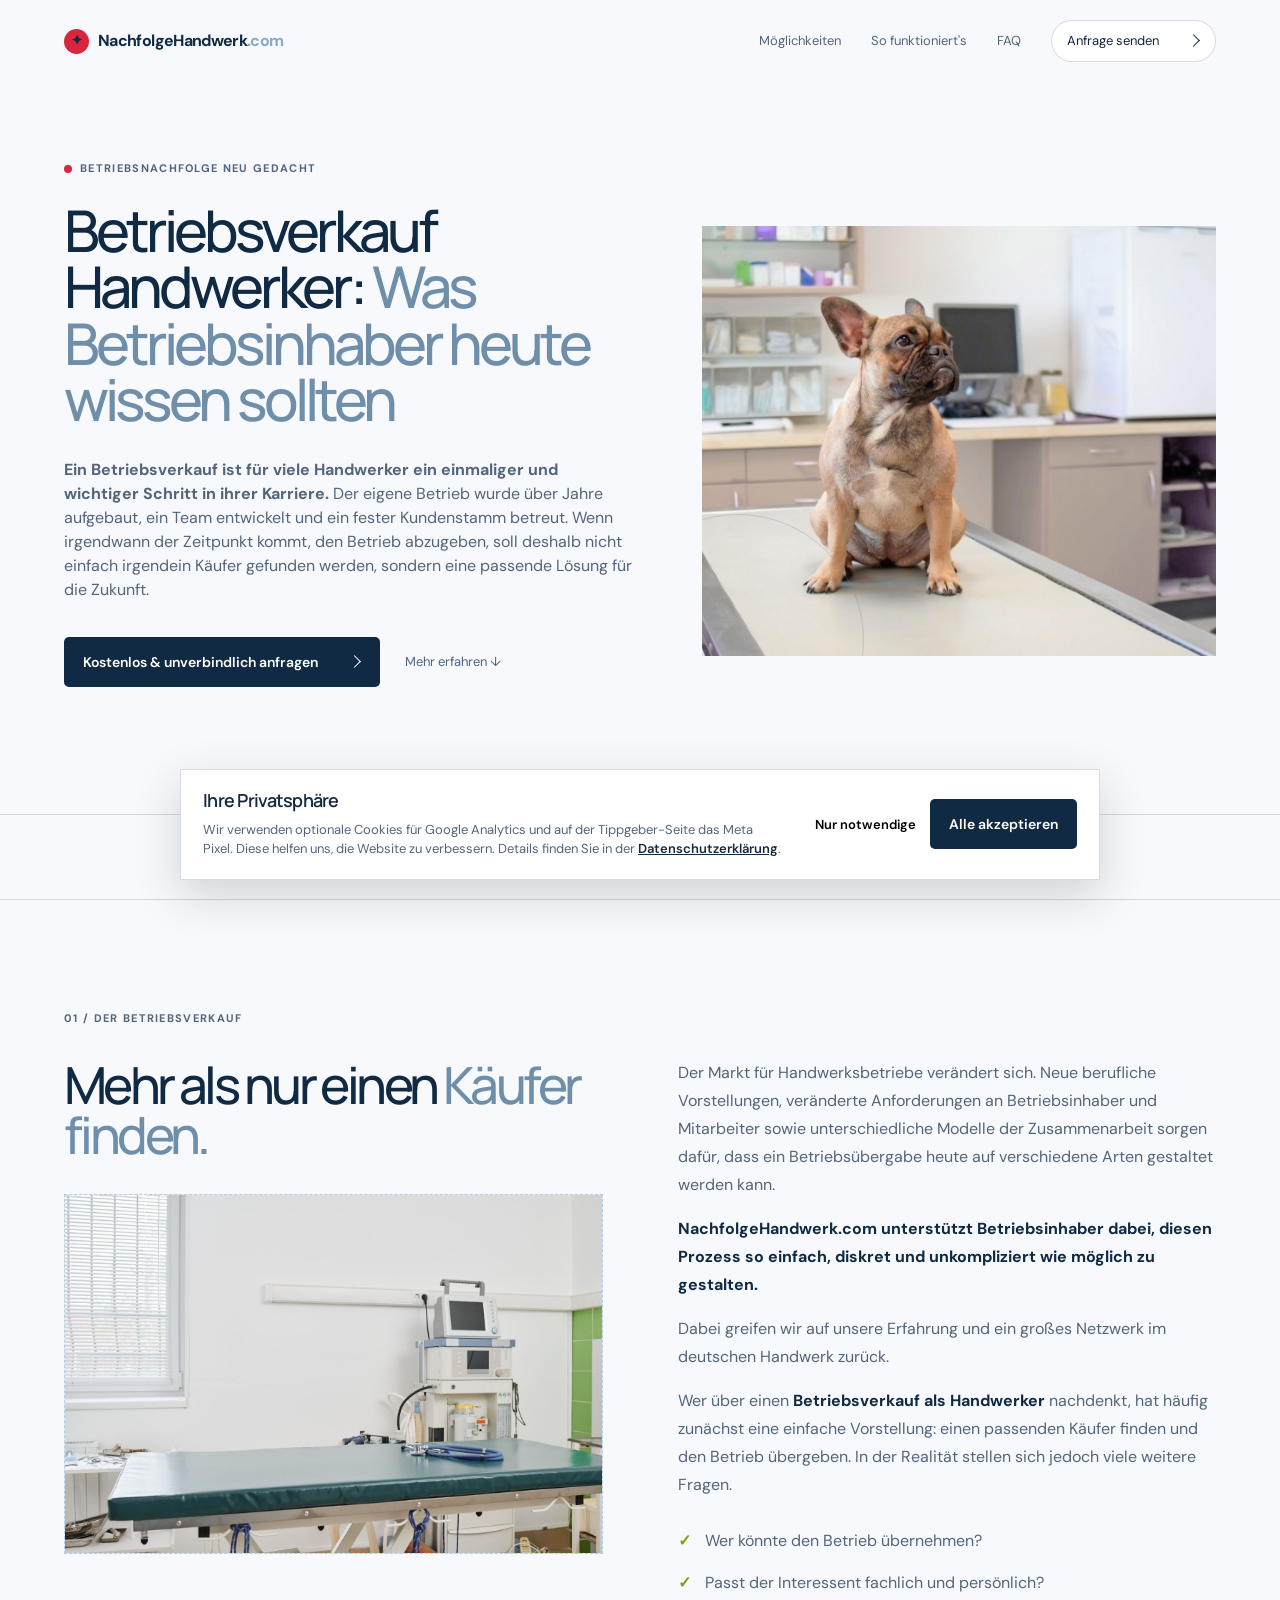
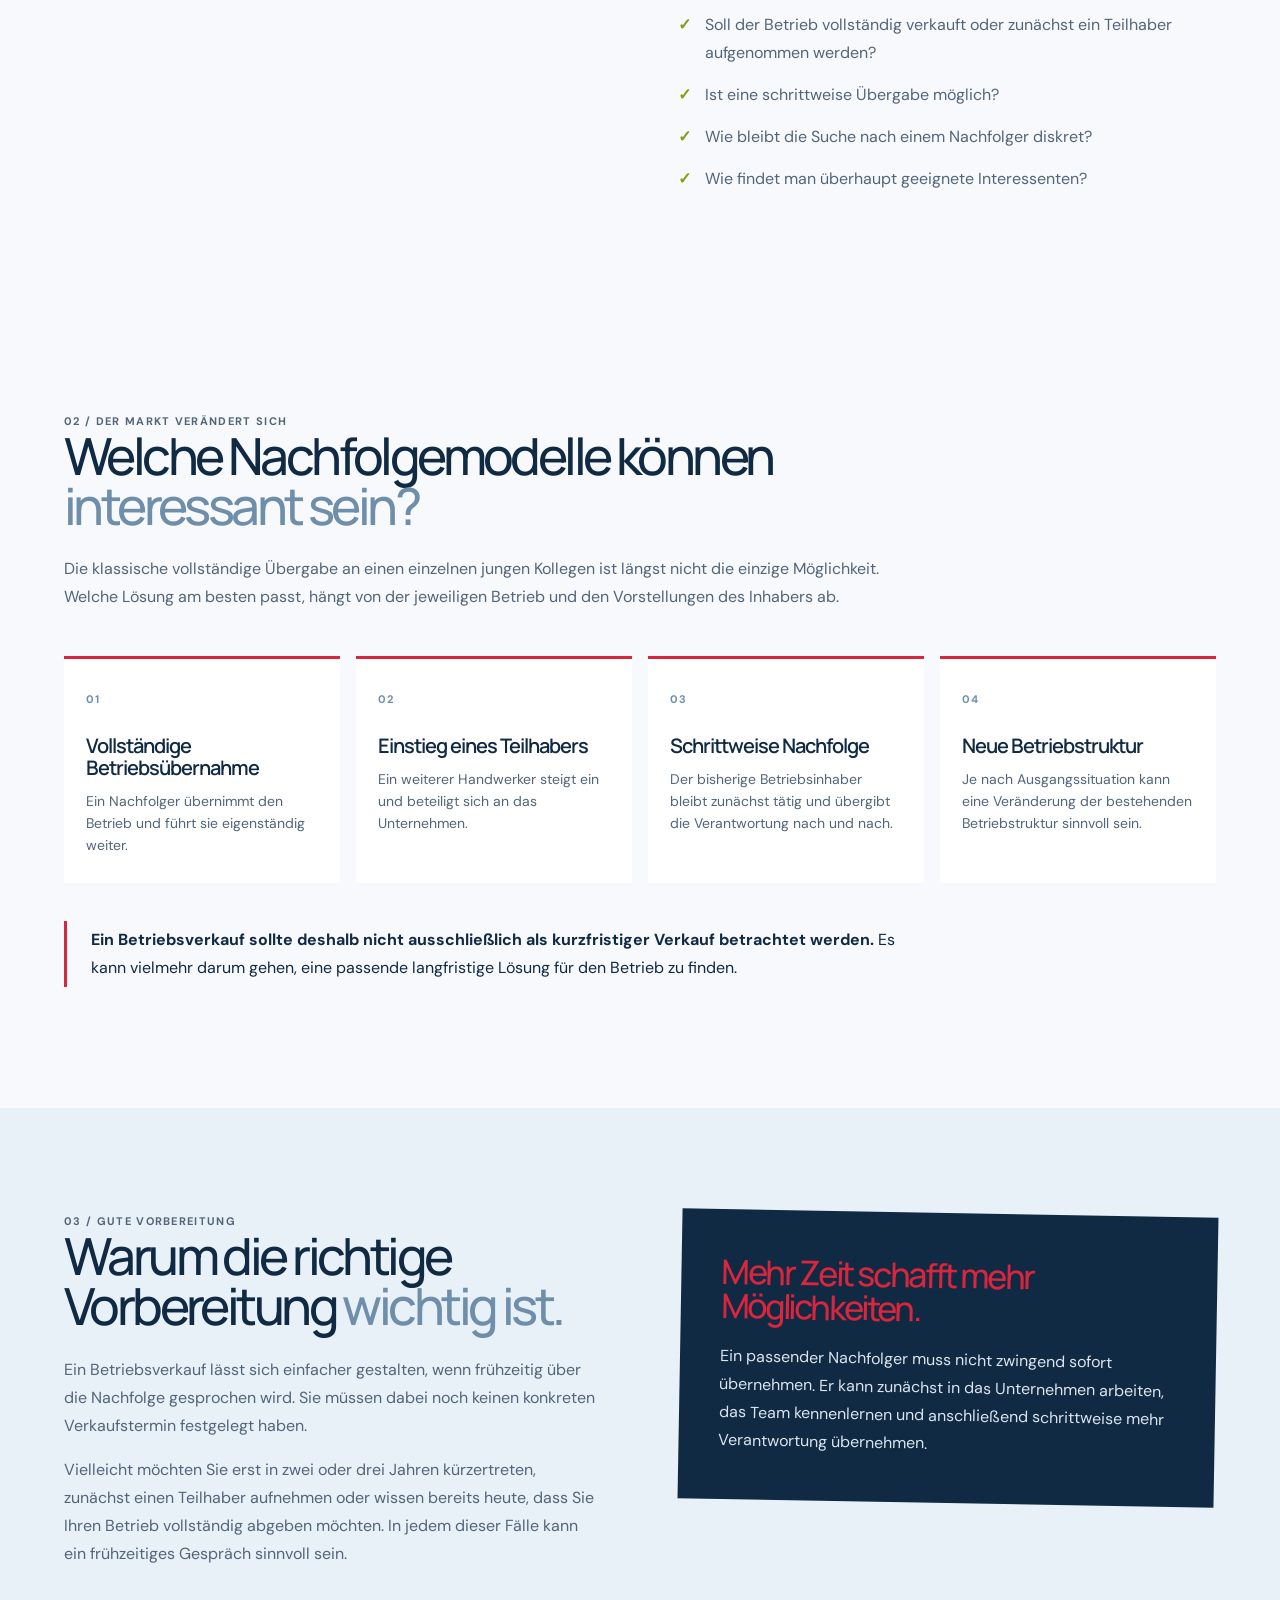
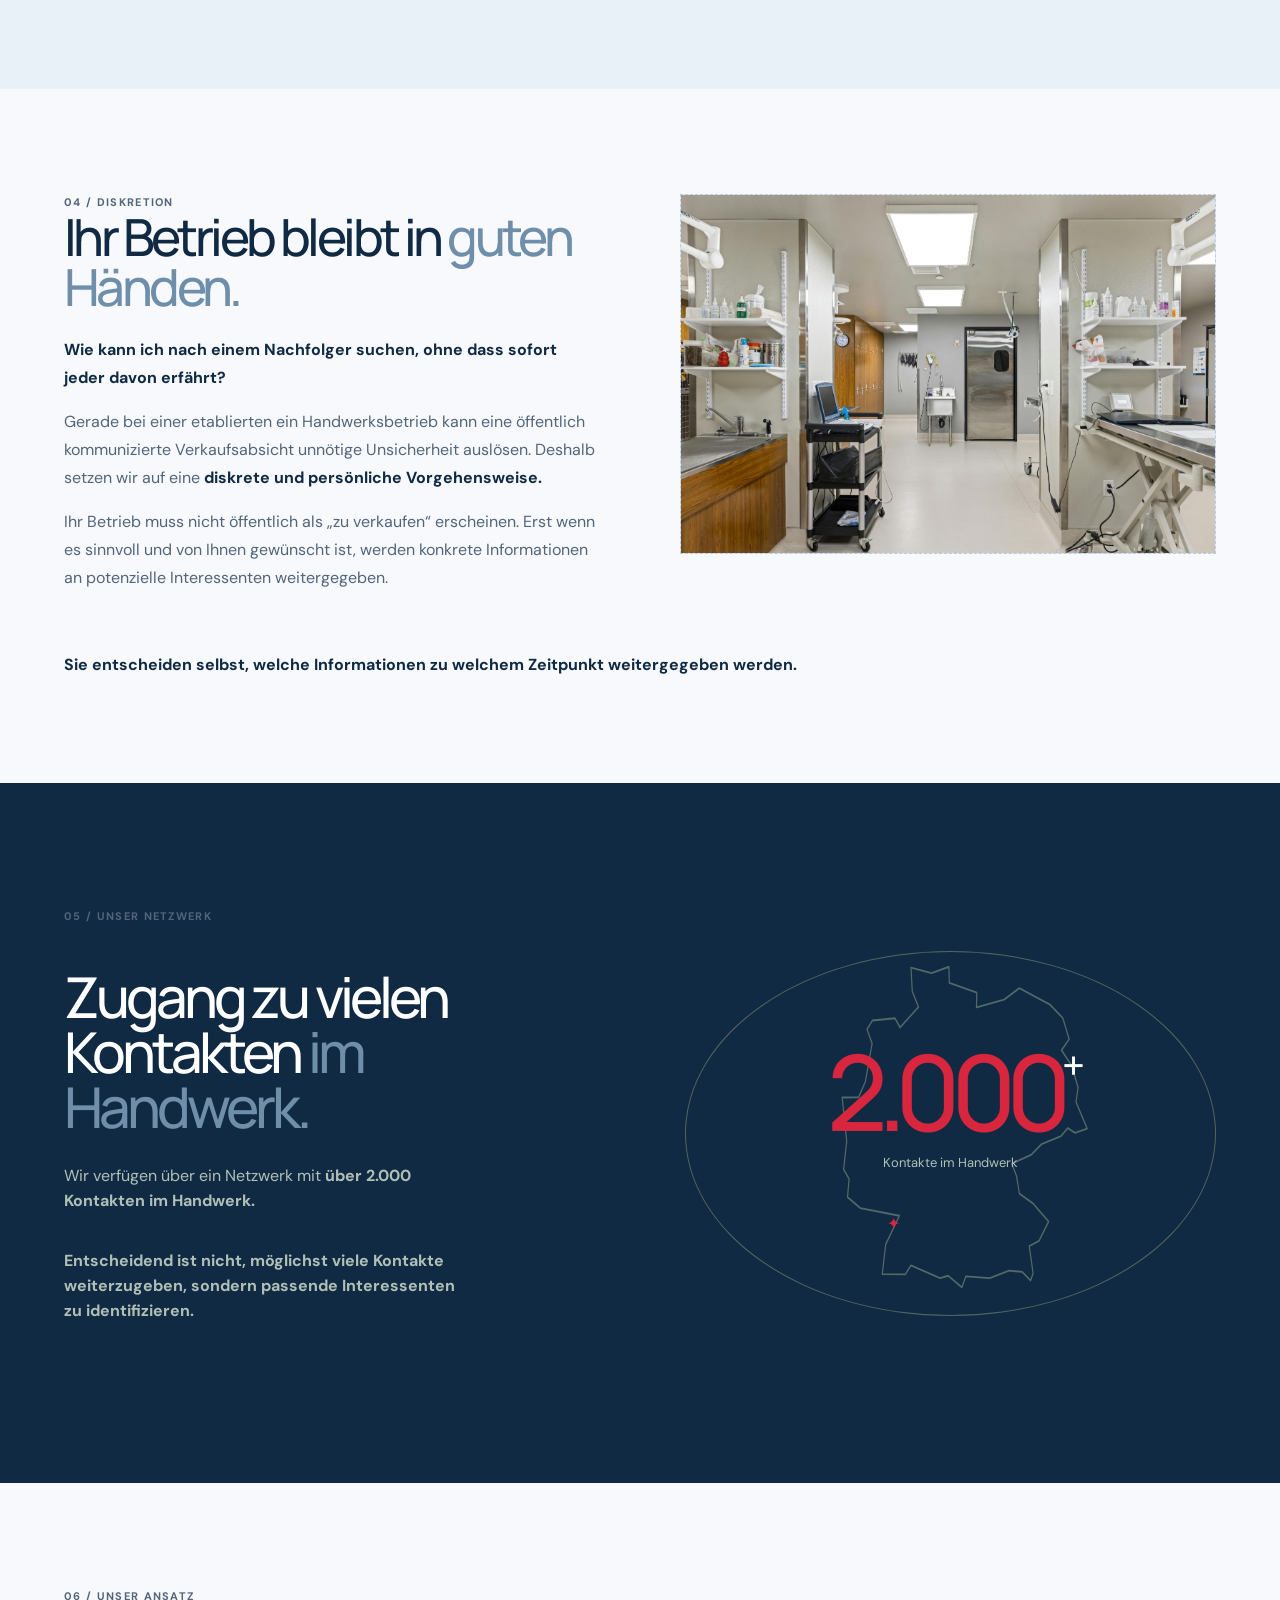
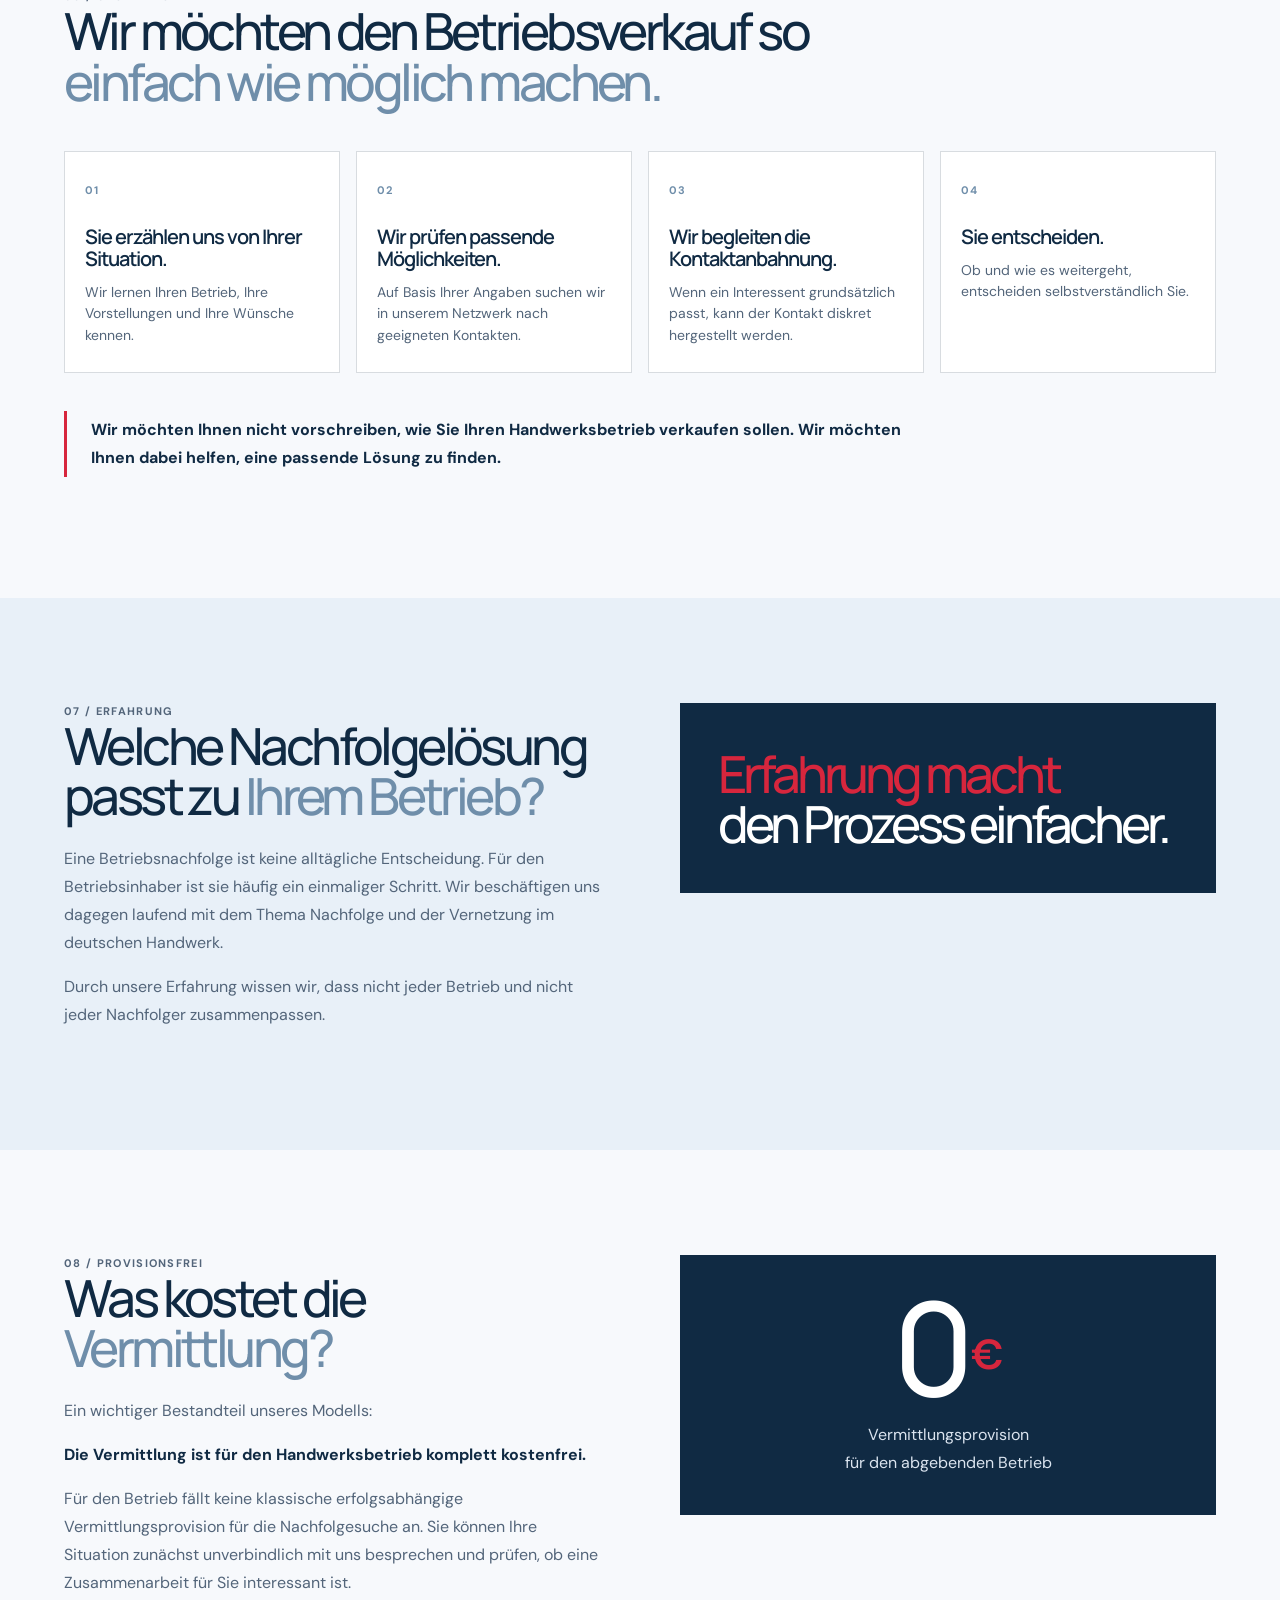
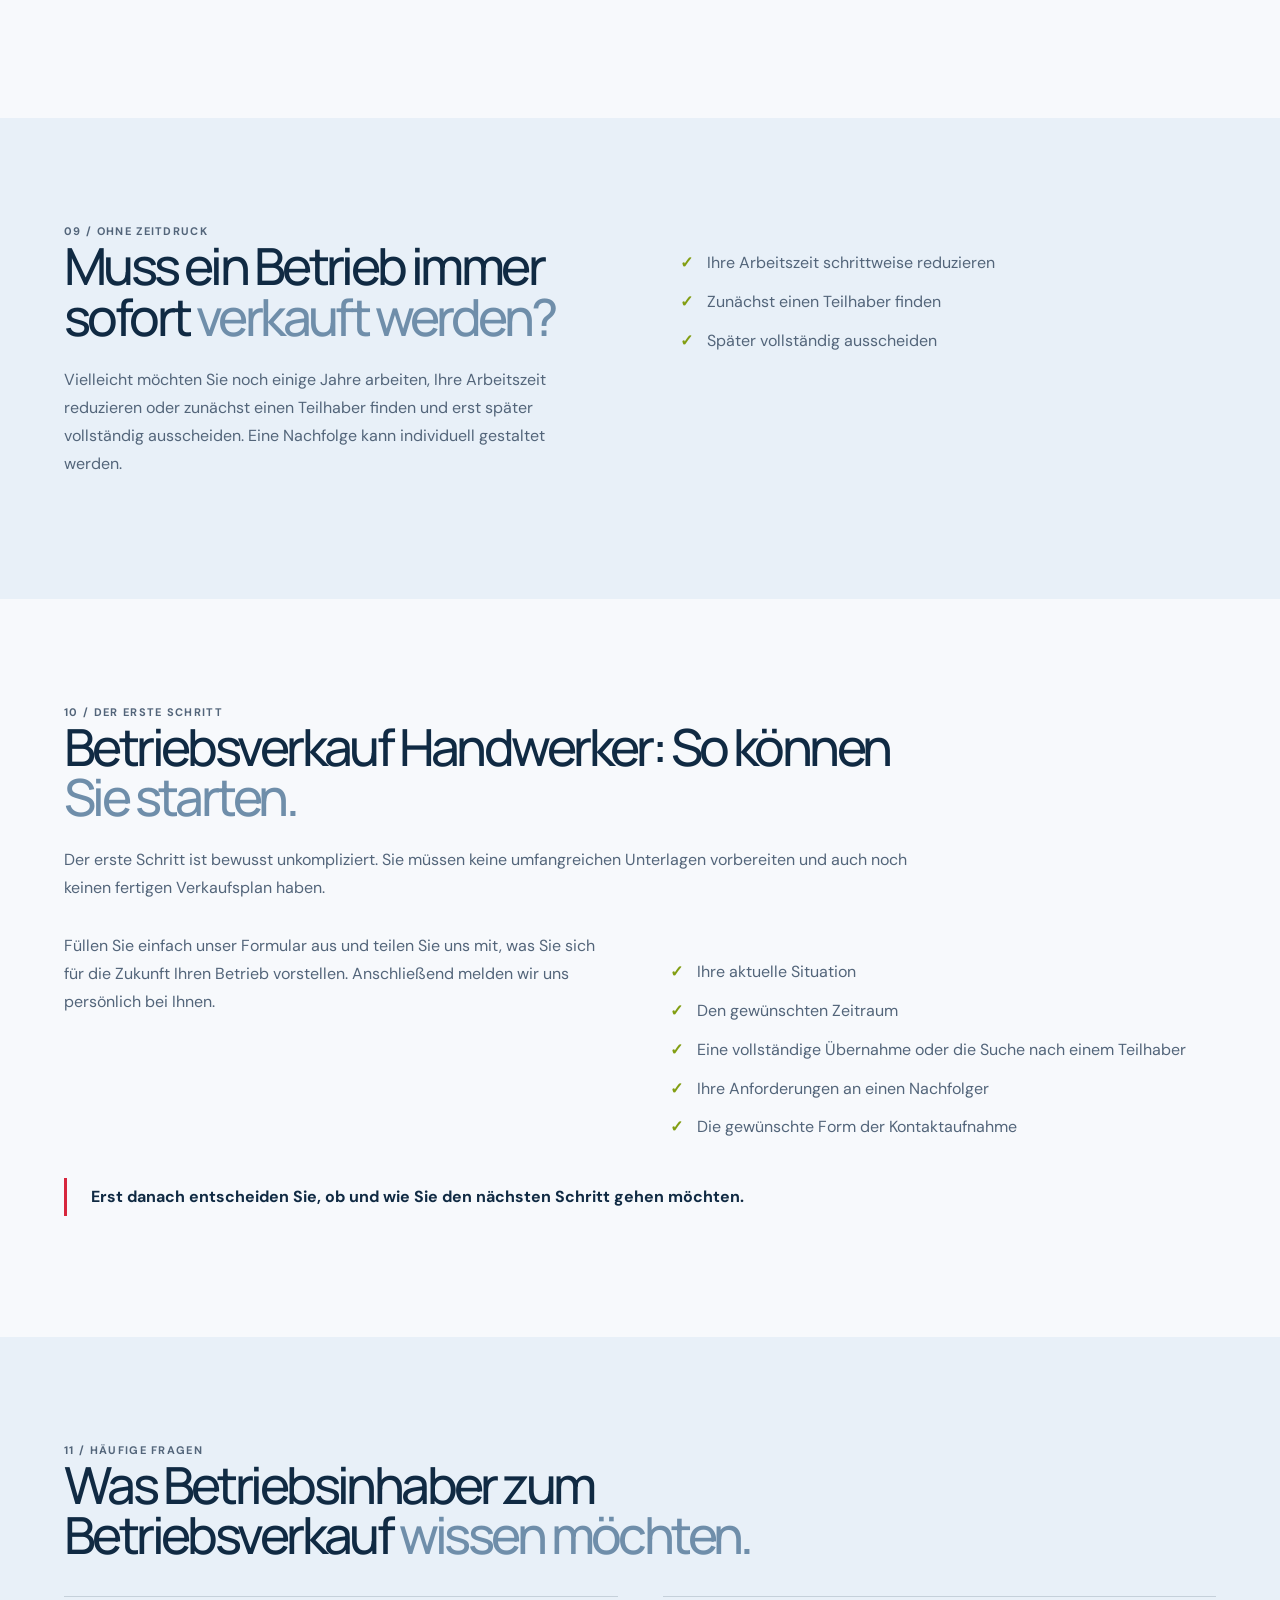
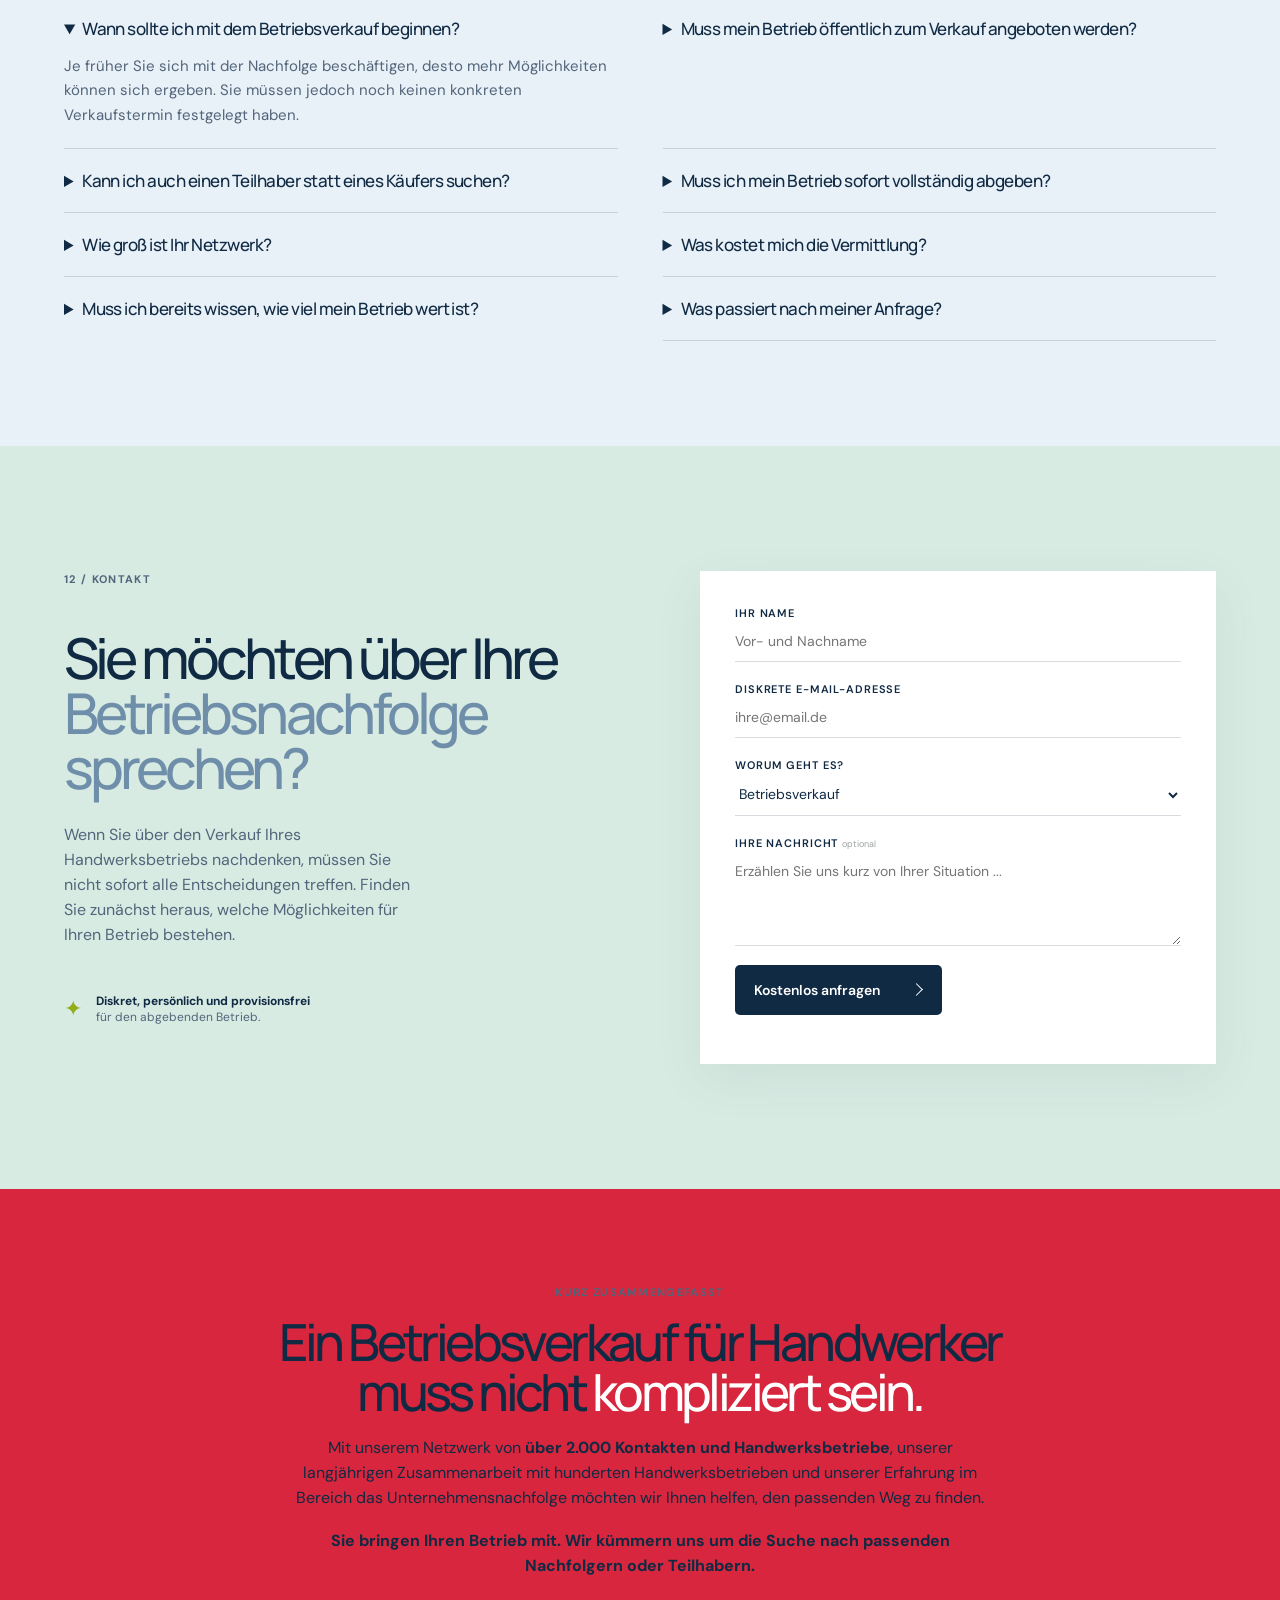
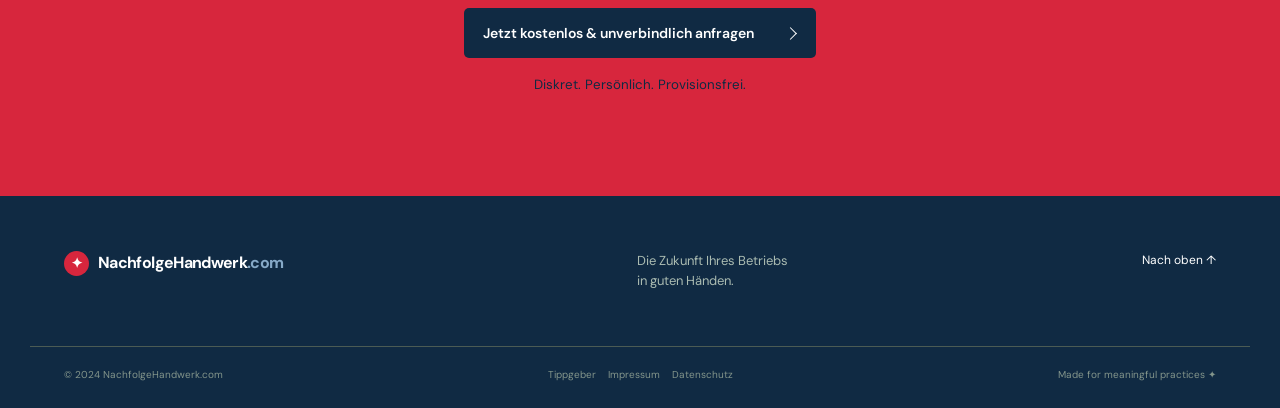
==== betriebsverkauf/index.html @ 4068aacc "Add NachfolgeHandwerk website" ====
<!doctype html>
<html lang="de">
  <head>
    <meta charset="UTF-8" />
    <meta name="viewport" content="width=device-width, initial-scale=1.0" />
    <link rel="icon" type="image/svg+xml" href="../assets/logo-nachfolgehandwerk.svg" />
    <link rel="apple-touch-icon" href="../assets/logo-nachfolgehandwerk.svg" />
    <title>Betriebsverkauf Handwerker: Betriebsnachfolge diskret gestalten | NachfolgeHandwerk.com</title>
    <meta name="description" content="Betriebsverkauf für Handwerker: NachfolgeHandwerk.com unterstützt Betriebsinhaber diskret, persönlich und provisionsfrei bei der Suche nach Nachfolgern oder Teilhabern." />
    <link rel="preconnect" href="https://fonts.googleapis.com" />
    <link rel="preconnect" href="https://fonts.gstatic.com" crossorigin />
    <link href="https://fonts.googleapis.com/css2?family=DM+Sans:wght@400;500;600;700&family=Manrope:wght@400;500;600;700;800&display=swap" rel="stylesheet" />
    <link rel="stylesheet" href="../styles.css" />
  </head>
  <body class="sale-page">
    <header class="site-header">
      <a class="logo" href="../index.html#top" aria-label="NachfolgeHandwerk.com Startseite"><span class="logo-mark">✦</span><span>NachfolgeHandwerk<span class="logo-dot">.com</span></span></a>
      <button class="menu-toggle" aria-label="Menü öffnen" aria-expanded="false"><span></span><span></span></button>
      <nav class="main-nav">
        <a href="#modelle">Möglichkeiten</a><a href="#ablauf">So funktioniert's</a><a href="#faq">FAQ</a>
        <a class="nav-cta" href="#kontakt">Anfrage senden <span class="button-arrow" aria-hidden="true"></span></a>
      </nav>
    </header>

    <main id="top">
      <section class="sale-hero section-shell">
        <div>
          <div class="eyebrow"><span class="eyebrow-dot"></span> Betriebsnachfolge neu gedacht</div>
          <h1>Betriebsverkauf Handwerker: <em>Was Betriebsinhaber heute wissen sollten</em></h1>
          <p class="hero-lead"><strong>Ein Betriebsverkauf ist für viele Handwerker ein einmaliger und wichtiger Schritt in ihrer Karriere.</strong> Der eigene Betrieb wurde über Jahre aufgebaut, ein Team entwickelt und ein fester Kundenstamm betreut. Wenn irgendwann der Zeitpunkt kommt, den Betrieb abzugeben, soll deshalb nicht einfach irgendein Käufer gefunden werden, sondern eine passende Lösung für die Zukunft.</p>
          <div class="hero-actions"><a class="button button-dark" href="#kontakt">Kostenlos &amp; unverbindlich anfragen <span class="button-arrow" aria-hidden="true"></span></a><a class="text-link" href="#betriebverkauf">Mehr erfahren <span>↓</span></a></div>
        </div>
        <div class="sale-hero-visual" data-image-placeholder="hero-betriebbild">
          <img src="../assets/Handwerksbetrieb%20Nachfolger%201.jpg" alt="Handwerksbetrieb mit möglichem Nachfolger" />
        </div>
      </section>

      <section class="ticker"><div class="ticker-inner"><div class="ticker-group"><span>DISKRET</span><i>✦</i><span>PERSÖNLICH</span><i>✦</i><span>PROVISIONSFREI</span><i>✦</i><span>VERTRAUENSVOLL</span></div><div class="ticker-group" aria-hidden="true"><span>DISKRET</span><i>✦</i><span>PERSÖNLICH</span><i>✦</i><span>PROVISIONSFREI</span><i>✦</i><span>VERTRAUENSVOLL</span></div></div></section>

      <section class="sale-intro section-shell" id="betriebverkauf">
        <div class="section-kicker">01 / Der Betriebsverkauf</div>
        <div class="sale-intro-grid"><div><h2>Mehr als nur einen <em>Käufer finden.</em></h2><div class="sale-photo-placeholder" data-image-placeholder="intro-betriebbild"><img src="../assets/Handwerksbetrieb%20bild.jpg" alt="Einblick in ein Handwerksbetrieb" /></div></div><div class="sale-copy"><p>Der Markt für Handwerksbetriebe verändert sich. Neue berufliche Vorstellungen, veränderte Anforderungen an Betriebsinhaber und Mitarbeiter sowie unterschiedliche Modelle der Zusammenarbeit sorgen dafür, dass ein Betriebsübergabe heute auf verschiedene Arten gestaltet werden kann.</p><p><strong>NachfolgeHandwerk.com unterstützt Betriebsinhaber dabei, diesen Prozess so einfach, diskret und unkompliziert wie möglich zu gestalten.</strong></p><p>Dabei greifen wir auf unsere Erfahrung und ein großes Netzwerk im deutschen Handwerk zurück.</p><p>Wer über einen <strong>Betriebsverkauf als Handwerker</strong> nachdenkt, hat häufig zunächst eine einfache Vorstellung: einen passenden Käufer finden und den Betrieb übergeben. In der Realität stellen sich jedoch viele weitere Fragen.</p><ul class="sale-list"><li>Wer könnte den Betrieb übernehmen?</li><li>Passt der Interessent fachlich und persönlich?</li><li>Soll der Betrieb vollständig verkauft oder zunächst ein Teilhaber aufgenommen werden?</li><li>Ist eine schrittweise Übergabe möglich?</li><li>Wie bleibt die Suche nach einem Nachfolger diskret?</li><li>Wie findet man überhaupt geeignete Interessenten?</li></ul></div></div>
      </section>

      <section class="sale-section" id="modelle"><div class="section-shell"><div class="section-kicker">02 / Der Markt verändert sich</div><h2>Welche Nachfolgemodelle können <em>interessant sein?</em></h2><p>Die klassische vollständige Übergabe an einen einzelnen jungen Kollegen ist längst nicht die einzige Möglichkeit. Welche Lösung am besten passt, hängt von der jeweiligen Betrieb und den Vorstellungen des Inhabers ab.</p><div class="sale-options"><article><span>01</span><h3>Vollständige Betriebsübernahme</h3><p>Ein Nachfolger übernimmt den Betrieb und führt sie eigenständig weiter.</p></article><article><span>02</span><h3>Einstieg eines Teilhabers</h3><p>Ein weiterer Handwerker steigt ein und beteiligt sich an das Unternehmen.</p></article><article><span>03</span><h3>Schrittweise Nachfolge</h3><p>Der bisherige Betriebsinhaber bleibt zunächst tätig und übergibt die Verantwortung nach und nach.</p></article><article><span>04</span><h3>Neue Betriebstruktur</h3><p>Je nach Ausgangssituation kann eine Veränderung der bestehenden Betriebstruktur sinnvoll sein.</p></article></div><p class="sale-highlight"><strong>Ein Betriebsverkauf sollte deshalb nicht ausschließlich als kurzfristiger Verkauf betrachtet werden.</strong> Es kann vielmehr darum gehen, eine passende langfristige Lösung für den Betrieb zu finden.</p></div></section>

      <section class="sale-section sale-muted"><div class="section-shell sale-two-col"><div><div class="section-kicker">03 / Gute Vorbereitung</div><h2>Warum die richtige Vorbereitung <em>wichtig ist.</em></h2><p>Ein Betriebsverkauf lässt sich einfacher gestalten, wenn frühzeitig über die Nachfolge gesprochen wird. Sie müssen dabei noch keinen konkreten Verkaufstermin festgelegt haben.</p><p>Vielleicht möchten Sie erst in zwei oder drei Jahren kürzertreten, zunächst einen Teilhaber aufnehmen oder wissen bereits heute, dass Sie Ihren Betrieb vollständig abgeben möchten. In jedem dieser Fälle kann ein frühzeitiges Gespräch sinnvoll sein.</p></div><div class="sale-callout"><h3>Mehr Zeit schafft mehr Möglichkeiten.</h3><p>Ein passender Nachfolger muss nicht zwingend sofort übernehmen. Er kann zunächst in das Unternehmen arbeiten, das Team kennenlernen und anschließend schrittweise mehr Verantwortung übernehmen.</p></div></div></section>

      <section class="sale-section"><div class="section-shell sale-two-col"><div><div class="section-kicker">04 / Diskretion</div><h2>Ihr Betrieb bleibt in <em>guten Händen.</em></h2><p><strong>Wie kann ich nach einem Nachfolger suchen, ohne dass sofort jeder davon erfährt?</strong></p><p>Gerade bei einer etablierten ein Handwerksbetrieb kann eine öffentlich kommunizierte Verkaufsabsicht unnötige Unsicherheit auslösen. Deshalb setzen wir auf eine <strong>diskrete und persönliche Vorgehensweise.</strong></p><p>Ihr Betrieb muss nicht öffentlich als „zu verkaufen“ erscheinen. Erst wenn es sinnvoll und von Ihnen gewünscht ist, werden konkrete Informationen an potenzielle Interessenten weitergegeben.</p></div><div class="sale-photo-placeholder tall" data-image-placeholder="discretion-betriebbild"><img src="../assets/verkauf%20Handwerksbetrieb.jpg" alt="Verkauf einer Handwerksbetrieb" /></div></div><div class="section-shell sale-highlight-wide"><strong>Sie entscheiden selbst, welche Informationen zu welchem Zeitpunkt weitergegeben werden.</strong></div></section>

      <section class="network-section"><div class="section-shell network-grid"><div><div class="section-kicker">05 / Unser Netzwerk</div><h2>Zugang zu vielen Kontakten <em>im Handwerk.</em></h2><p>Wir verfügen über ein Netzwerk mit <strong>über 2.000 Kontakten und Handwerksbetriebe</strong> und arbeiten bereits seit Jahren mit <strong>hunderten Handwerksbetrieben</strong> im Handwerkischen Umfeld zusammen.</p><p>Je nach Anforderungen das Unternehmen können Interessenten interessant sein, die eine bestehende Betrieb übernehmen, sich als Teilhaber beteiligen, ein Betrieb weiterführen oder ihre berufliche Situation verändern möchten.</p><p><strong>Entscheidend ist nicht, möglichst viele Kontakte weiterzugeben, sondern passende Interessenten zu identifizieren.</strong></p></div><div class="network-stat"><svg class="germany-map" viewBox="5 47 6.5 8" aria-hidden="true"><path transform="translate(1.75 102) scale(.65 -1)" d="M9.921906 54.983104 9.93958 54.596642 10.950112 54.363607 10.939467 54.008693 11.956252 54.196486 12.51844 54.470371 13.647467 54.075511 14.119686 53.757029 14.353315 53.248171 14.074521 52.981263 14.4376 52.62485 14.685026 52.089947 14.607098 51.745188 15.016996 51.106674 14.570718 51.002339 14.307013 51.117268 14.056228 50.926918 13.338132 50.733234 12.966837 50.484076 12.240111 50.266338 12.415191 49.969121 12.521024 49.547415 13.031329 49.307068 13.595946 48.877172 13.243357 48.416115 12.884103 48.289146 13.025851 47.637584 12.932627 47.467646 12.62076 47.672388 12.141357 47.703083 11.426414 47.523766 10.544504 47.566399 10.402084 47.302488 9.896068 47.580197 9.594226 47.525058 8.522612 47.830828 8.317301 47.61358 7.466759 47.620582 7.593676 48.333019 8.099279 49.017784 6.65823 49.201958 6.18632 49.463803 6.242751 49.902226 6.043073 50.128052 6.156658 50.803721 5.988658 51.851616 6.589397 51.852029 6.84287 52.22844 7.092053 53.144043 6.90514 53.482162 7.100425 53.693932 7.936239 53.748296 8.121706 53.527792 8.800734 54.020786 8.572118 54.395646 8.526229 54.962744 9.282049 54.830865Z" /></svg><div class="stat-number">2.000<span>+</span></div><p>Kontakte im Handwerk</p><div class="stat-paw">✦</div></div></div></section>

      <section class="sale-section" id="ablauf"><div class="section-shell"><div class="section-kicker">06 / Unser Ansatz</div><h2>Wir möchten den Betriebsverkauf so <em>einfach wie möglich machen.</em></h2><div class="sale-process"><article><span>01</span><h3>Sie erzählen uns von Ihrer Situation.</h3><p>Wir lernen Ihren Betrieb, Ihre Vorstellungen und Ihre Wünsche kennen.</p></article><article><span>02</span><h3>Wir prüfen passende Möglichkeiten.</h3><p>Auf Basis Ihrer Angaben suchen wir in unserem Netzwerk nach geeigneten Kontakten.</p></article><article><span>03</span><h3>Wir begleiten die Kontaktanbahnung.</h3><p>Wenn ein Interessent grundsätzlich passt, kann der Kontakt diskret hergestellt werden.</p></article><article><span>04</span><h3>Sie entscheiden.</h3><p>Ob und wie es weitergeht, entscheiden selbstverständlich Sie.</p></article></div><p class="sale-highlight"><strong>Wir möchten Ihnen nicht vorschreiben, wie Sie Ihren Handwerksbetrieb verkaufen sollen. Wir möchten Ihnen dabei helfen, eine passende Lösung zu finden.</strong></p></div></section>

      <section class="sale-section sale-muted"><div class="section-shell sale-two-col"><div><div class="section-kicker">07 / Erfahrung</div><h2>Welche Nachfolgelösung passt zu <em>Ihrem Betrieb?</em></h2><p>Eine Betriebsnachfolge ist keine alltägliche Entscheidung. Für den Betriebsinhaber ist sie häufig ein einmaliger Schritt. Wir beschäftigen uns dagegen laufend mit dem Thema Nachfolge und der Vernetzung im deutschen Handwerk.</p><p>Durch unsere Erfahrung wissen wir, dass nicht jeder Betrieb und nicht jeder Nachfolger zusammenpassen.</p></div><div class="sale-statement">Erfahrung macht<br /><em>den Prozess einfacher.</em></div></div></section>

      <section class="sale-section"><div class="section-shell sale-two-col"><div><div class="section-kicker">08 / Provisionsfrei</div><h2>Was kostet die <em>Vermittlung?</em></h2><p>Ein wichtiger Bestandteil unseres Modells:</p><p><strong>Die Vermittlung ist für den Handwerksbetrieb komplett kostenfrei.</strong></p><p>Für den Betrieb fällt keine klassische erfolgsabhängige Vermittlungsprovision für die Nachfolgesuche an. Sie können Ihre Situation zunächst unverbindlich mit uns besprechen und prüfen, ob eine Zusammenarbeit für Sie interessant ist.</p></div><div class="sale-zero"><strong>0</strong><span>€</span><p>Vermittlungsprovision<br />für den abgebenden Betrieb</p></div></div></section>

      <section class="sale-section sale-muted"><div class="section-shell sale-two-col"><div><div class="section-kicker">09 / Ohne Zeitdruck</div><h2>Muss ein Betrieb immer sofort <em>verkauft werden?</em></h2><p>Vielleicht möchten Sie noch einige Jahre arbeiten, Ihre Arbeitszeit reduzieren oder zunächst einen Teilhaber finden und erst später vollständig ausscheiden. Eine Nachfolge kann individuell gestaltet werden.</p></div><ul class="sale-list"><li>Ihre Arbeitszeit schrittweise reduzieren</li><li>Zunächst einen Teilhaber finden</li><li>Später vollständig ausscheiden</li></ul></div></section>

      <section class="sale-section"><div class="section-shell"><div class="section-kicker">10 / Der erste Schritt</div><h2>Betriebsverkauf Handwerker: So können <em>Sie starten.</em></h2><p>Der erste Schritt ist bewusst unkompliziert. Sie müssen keine umfangreichen Unterlagen vorbereiten und auch noch keinen fertigen Verkaufsplan haben.</p><div class="sale-start"><p>Füllen Sie einfach unser Formular aus und teilen Sie uns mit, was Sie sich für die Zukunft Ihren Betrieb vorstellen. Anschließend melden wir uns persönlich bei Ihnen.</p><ul class="sale-list"><li>Ihre aktuelle Situation</li><li>Den gewünschten Zeitraum</li><li>Eine vollständige Übernahme oder die Suche nach einem Teilhaber</li><li>Ihre Anforderungen an einen Nachfolger</li><li>Die gewünschte Form der Kontaktaufnahme</li></ul></div><p class="sale-highlight"><strong>Erst danach entscheiden Sie, ob und wie Sie den nächsten Schritt gehen möchten.</strong></p></div></section>

      <section class="sale-section sale-muted" id="faq"><div class="section-shell"><div class="section-kicker">11 / Häufige Fragen</div><h2>Was Betriebsinhaber zum Betriebsverkauf <em>wissen möchten.</em></h2><div class="sale-faq"><details open><summary>Wann sollte ich mit dem Betriebsverkauf beginnen?</summary><p>Je früher Sie sich mit der Nachfolge beschäftigen, desto mehr Möglichkeiten können sich ergeben. Sie müssen jedoch noch keinen konkreten Verkaufstermin festgelegt haben.</p></details><details><summary>Muss mein Betrieb öffentlich zum Verkauf angeboten werden?</summary><p>Nein. Eine diskrete Nachfolgesuche ist möglich. Konkrete Informationen werden nicht automatisch wie auf Vermittlungsportalen veröffentlicht.</p></details><details><summary>Kann ich auch einen Teilhaber statt eines Käufers suchen?</summary><p>Ja. Die Suche kann sich auch auf einen geeigneten Teilhaber oder eine schrittweise Nachfolgelösung konzentrieren.</p></details><details><summary>Muss ich mein Betrieb sofort vollständig abgeben?</summary><p>Nein. Eine Nachfolge kann auch schrittweise gestaltet werden.</p></details><details><summary>Wie groß ist Ihr Netzwerk?</summary><p>Wir verfügen über ein Netzwerk mit über 2.000 Kontakten und Handwerksbetrieben.</p></details><details><summary>Was kostet mich die Vermittlung?</summary><p>Die Vermittlung ist für den abgebenden Betrieb provisionsfrei.</p></details><details><summary>Muss ich bereits wissen, wie viel mein Betrieb wert ist?</summary><p>Nein. Für ein erstes Gespräch müssen Sie noch keinen finalen Verkaufspreis festgelegt haben.</p></details><details><summary>Was passiert nach meiner Anfrage?</summary><p>Wir melden uns persönlich bei Ihnen und besprechen Ihre Situation. Anschließend prüfen wir gemeinsam, welche Form der Nachfolge infrage kommt.</p></details></div></div></section>

      <section class="contact-section" id="kontakt"><div class="section-shell contact-grid"><div><div class="section-kicker">12 / Kontakt</div><h2>Sie möchten über Ihre <em>Betriebsnachfolge sprechen?</em></h2><p>Wenn Sie über den Verkauf Ihres Handwerksbetriebs nachdenken, müssen Sie nicht sofort alle Entscheidungen treffen. Finden Sie zunächst heraus, welche Möglichkeiten für Ihren Betrieb bestehen.</p><div class="contact-note"><span>✦</span><p><strong>Diskret, persönlich und provisionsfrei</strong><br />für den abgebenden Betrieb.</p></div></div><form id="request-form"><label>Ihr Name<input required type="text" name="name" placeholder="Vor- und Nachname" /></label><label>Diskrete E-Mail-Adresse<input required type="email" name="email" placeholder="ihre@email.de" /></label><label>Worum geht es?<select name="topic"><option>Betriebsverkauf</option><option>Nachfolger suchen</option><option>Teilhaber finden</option><option>Schrittweise Nachfolge</option><option>Erstberatung</option></select></label><label>Ihre Nachricht <span class="optional">optional</span><textarea name="message" rows="4" placeholder="Erzählen Sie uns kurz von Ihrer Situation ..."></textarea></label><button class="button button-dark" type="submit">Kostenlos anfragen <span class="button-arrow" aria-hidden="true"></span></button><p class="form-status" aria-live="polite"></p></form></div></section>

      <section class="sale-final"><div class="section-shell"><div class="section-kicker">Kurz zusammengefasst</div><h2>Ein Betriebsverkauf für Handwerker muss nicht <em>kompliziert sein.</em></h2><p>Mit unserem Netzwerk von <strong>über 2.000 Kontakten und Handwerksbetriebe</strong>, unserer langjährigen Zusammenarbeit mit hunderten Handwerksbetrieben und unserer Erfahrung im Bereich das Unternehmensnachfolge möchten wir Ihnen helfen, den passenden Weg zu finden.</p><p><strong>Sie bringen Ihren Betrieb mit. Wir kümmern uns um die Suche nach passenden Nachfolgern oder Teilhabern.</strong></p><a class="button button-dark" href="#kontakt">Jetzt kostenlos &amp; unverbindlich anfragen <span class="button-arrow" aria-hidden="true"></span></a><small>Diskret. Persönlich. Provisionsfrei.</small></div></section>
    </main>
    <footer class="site-footer"><div class="section-shell footer-top"><a class="logo" href="../index.html#top"><span class="logo-mark">✦</span><span>NachfolgeHandwerk<span class="logo-dot">.com</span></span></a><p>Die Zukunft Ihres Betriebs<br />in guten Händen.</p><a class="back-top" href="#top">Nach oben ↑</a></div><div class="section-shell footer-bottom"><span>© 2024 NachfolgeHandwerk.com</span><span><a href="../tippgeber">Tippgeber</a> &nbsp;&nbsp; <a href="../impressum.html">Impressum</a> &nbsp;&nbsp; <a href="../datenschutz.html">Datenschutz</a></span><span>Made for meaningful practices ✦</span></div></footer>
    <script src="../script.js"></script>
  </body>
</html>
---- styles.css ----
:root{--ink:#202522;--muted:#65706b;--paper:#f5f7f1;--lime:#d9fa49;--blue:#b9d9d4;--dark:#27302c;--line:rgba(32,37,34,.16)}*{box-sizing:border-box}html{scroll-behavior:smooth}body{margin:0;background:var(--paper);color:var(--ink);font-family:'DM Sans',sans-serif;font-size:16px;line-height:1.55}.section-shell{max-width:1220px;margin:0 auto;padding-left:34px;padding-right:34px}.site-header{height:82px;display:flex;align-items:center;justify-content:space-between;max-width:1220px;margin:auto;padding:0 34px;position:relative;z-index:5}.logo{color:var(--ink);text-decoration:none;font-weight:700;font-size:16px;display:flex;align-items:center;gap:9px;letter-spacing:-.04em}.logo-mark{width:25px;height:25px;background:var(--lime);border-radius:50%;display:grid;place-items:center;font-size:14px}.logo-dot{color:#8aa814}.main-nav{display:flex;align-items:center;gap:30px}.main-nav a,.text-link{color:var(--muted);text-decoration:none;font-size:13px}.main-nav a:hover,.text-link:hover{color:var(--ink)}.nav-cta{background:#fff;border:1px solid var(--line);padding:10px 15px;border-radius:30px;color:var(--ink)!important}.nav-cta span{margin-left:15px}.menu-toggle{display:none}.hero{min-height:655px;display:grid;grid-template-columns:48% 52%;align-items:center;padding-top:40px;padding-bottom:75px}.eyebrow,.section-kicker{font-size:11px;text-transform:uppercase;letter-spacing:.12em;color:#66736c;font-weight:700}.eyebrow{display:flex;gap:8px;align-items:center;margin-bottom:25px}.eyebrow-dot{height:8px;width:8px;background:var(--lime);border-radius:50%}h1,h2,h3,p{margin-top:0}h1,h2{font-family:Manrope,sans-serif;letter-spacing:-.07em;line-height:.98}h1{font-size:clamp(54px,6.2vw,88px);font-weight:500;margin-bottom:28px}h1 em,h2 em{font-style:normal;color:#71817a}.hero-lead{max-width:420px;font-size:17px;color:var(--muted);line-height:1.5}.hero-actions{display:flex;align-items:center;gap:25px;margin:35px 0}.button{border:0;border-radius:5px;padding:16px 19px;font:600 14px 'DM Sans';text-decoration:none;display:inline-flex;align-items:center;gap:32px;cursor:pointer}.button span{font-size:20px;line-height:0}.button-dark{background:var(--dark);color:#fff}.button-dark:hover{background:#3d4b44}.button-light{background:var(--lime);color:var(--ink)}.trust-row{display:flex;gap:12px;align-items:center;color:#89918b;font-size:11px}.trust-row p{margin:0;line-height:1.3}.trust-row strong{color:var(--ink);font-weight:500}.avatar-stack{display:flex}.avatar-stack span{width:28px;height:28px;border:2px solid var(--paper);background:#d5e0dc;border-radius:50%;display:grid;place-items:center;margin-right:-7px;font-size:13px}.avatar-stack span:nth-child(2){background:#d6c5b7}.avatar-stack span:nth-child(3){background:var(--lime)}.hero-art{height:580px;position:relative;display:flex;align-items:center;justify-content:center}.art-glow{position:absolute;inset:7% 4% 2%;background:var(--blue);border-radius:48% 52% 42% 58%;transform:rotate(-9deg)}.sun-shape{position:absolute;right:5%;top:2%;height:180px;width:180px;background:var(--lime);border-radius:50%;opacity:.95}.portrait-frame{position:relative;width:min(390px,75%);height:485px;border-radius:200px 200px 24px 24px;overflow:hidden;transform:rotate(5deg);box-shadow:22px 30px 60px rgba(61,93,86,.2);background:#bad0c9}.portrait-frame img{width:100%;height:100%;object-fit:cover;filter:saturate(.72)}.float-card{position:absolute;background:rgba(255,255,255,.9);box-shadow:0 14px 30px rgba(46,61,55,.14);border-radius:11px;z-index:2}.card-reach{right:2%;top:17%;padding:14px 16px;width:148px;transform:rotate(8deg)}.card-reach small{display:block;font-size:10px;color:#7c8780}.card-reach strong{font:700 40px Manrope;letter-spacing:-.08em}.card-reach strong span{font-size:20px;color:#94b20f}.card-reach p{font-size:10px;color:var(--muted);margin:0}.card-icon{float:right;background:var(--lime);padding:4px 7px;border-radius:50%}.card-note{left:3%;bottom:13%;padding:16px 19px;display:flex;gap:10px;align-items:center;transform:rotate(-8deg)}.note-check{height:27px;width:27px;display:grid;place-items:center;border-radius:50%;background:var(--lime)}.card-note p{margin:0;font-size:11px;line-height:1.25;color:var(--muted)}.card-note strong{color:var(--ink)}.art-label{position:absolute;bottom:0;right:8%;display:flex;gap:15px;font-size:10px;text-transform:uppercase;letter-spacing:.1em;color:#7c8780}.art-label span:first-child{color:var(--ink)}.ticker{border-top:1px solid var(--line);border-bottom:1px solid var(--line);overflow:hidden}.ticker-inner{max-width:1220px;margin:auto;display:flex;justify-content:space-between;align-items:center;padding:16px 34px;font-size:10px;letter-spacing:.2em;font-weight:700;color:#79847d}.ticker i{font-style:normal;color:#93ad1a;font-size:13px}.intro{padding-top:145px;padding-bottom:155px}.intro-grid{display:grid;grid-template-columns:1fr 1fr;gap:100px;margin-top:48px}.intro h2,.section-heading h2,.discretion h2,.network-grid h2,.free-copy h2,.audience h2,.contact-grid h2{font-size:clamp(38px,4.4vw,59px);font-weight:500;margin:0}.intro-text{color:var(--muted);max-width:460px}.intro-text p{margin-bottom:22px}.question{font:500 24px Manrope;color:var(--ink);letter-spacing:-.05em}.steps-section{background:#e4ece6;padding:100px 0 125px}.section-heading{display:flex;justify-content:space-between;align-items:end;margin:48px 0 65px}.section-heading p{color:var(--muted);max-width:210px;font-size:14px;margin:0}.steps-grid{display:grid;grid-template-columns:repeat(3,1fr);gap:28px}.step{border-top:1px solid #aab8b0;padding-top:20px;min-height:295px}.step-number{font:600 12px Manrope;color:#85928a}.step-line{height:1px;background:var(--ink);width:35px;margin:23px 0 25px}.step h3{font:500 23px Manrope;line-height:1.1;letter-spacing:-.06em}.step p{color:var(--muted);font-size:14px;max-width:275px}.step a{color:var(--ink);font-size:13px;text-decoration:none;border-bottom:1px solid}.step ul{padding-left:17px;color:var(--muted);font-size:13px;line-height:1.9}.step strong{font-size:13px;font-weight:600}.featured-step{background:var(--lime);padding:20px 24px;margin-top:-20px;border:0}.discretion{display:grid;grid-template-columns:45% 55%;gap:80px;padding-top:150px;padding-bottom:150px;align-items:center}.discretion-visual{height:470px;background:#d8e9e4;border-radius:50% 50% 45% 55%;position:relative;overflow:hidden}.visual-ring{position:absolute;width:360px;height:360px;border:1px solid rgba(56,95,84,.28);border-radius:50%;left:17%;top:11%}.visual-word{position:absolute;top:37%;left:20%;font:500 76px/.78 Manrope;letter-spacing:-.1em;color:#608078}.visual-word em{font-style:normal;color:#fff}.visual-stamp{position:absolute;right:13%;bottom:14%;width:84px;height:84px;border:1px solid #718e85;border-radius:50%;display:grid;place-content:center;text-align:center;font:700 14px Manrope;color:#55746a;transform:rotate(14deg)}.visual-stamp small{font-size:7px;letter-spacing:.1em}.discretion-copy>p{max-width:490px;color:var(--muted);font-size:15px}.discretion-copy h2{margin:42px 0 28px}.benefit-list{margin-top:38px;border-top:1px solid var(--line)}.benefit-list>div{display:flex;gap:20px;padding:17px 0;border-bottom:1px solid var(--line)}.benefit-list span{font-size:11px;color:#89958d}.benefit-list p{font-size:13px;margin:0;color:var(--muted)}.benefit-list strong{color:var(--ink);font-weight:600}.network-section{background:var(--dark);color:#fff;padding:125px 0}.network-grid{display:grid;grid-template-columns:1fr 1fr;align-items:center;gap:90px}.network-grid .section-kicker{color:#a7b5ac}.network-grid h2{margin:44px 0 30px}.network-grid h2 em{color:#9db0a7}.network-grid>div:first-child>p{color:#b1c0b7;max-width:410px;margin-bottom:35px}.network-stat{height:365px;border:1px solid #53655d;border-radius:50%;position:relative;display:grid;place-content:center;text-align:center;overflow:hidden}.stat-number{font:500 105px/.8 Manrope;letter-spacing:-.1em;color:var(--lime)}.stat-number span{font-size:40px;vertical-align:top;color:#fff}.network-stat p{color:#b1c0b7;font-size:13px;max-width:150px;margin:20px auto}.orbit{position:absolute;border:1px solid #53655d;border-radius:50%}.orbit-one{width:470px;height:150px;left:-62px;top:105px;transform:rotate(35deg)}.orbit-two{width:410px;height:110px;left:-20px;top:120px;transform:rotate(-35deg)}.stat-paw{position:absolute;top:19px;right:23%;color:var(--lime)}.free-section{display:grid;grid-template-columns:1.3fr .7fr;align-items:center;padding-top:145px;padding-bottom:145px}.free-copy h2{margin:42px 0 28px}.free-copy p{color:var(--muted);max-width:460px;margin-bottom:32px}.free-number{height:280px;width:280px;border-radius:50%;background:var(--lime);display:grid;place-content:center;text-align:center;justify-self:end;transform:rotate(8deg)}.free-number>span{font:500 150px/.65 Manrope;letter-spacing:-.15em}.free-number small{font:600 35px Manrope;text-align:right;margin-right:35px}.free-number p{font-size:12px;line-height:1.2;margin:14px 0 0}.audience{padding-bottom:150px}.audience-heading{display:flex;justify-content:space-between;align-items:end;margin:45px 0 60px}.audience-heading p{max-width:280px;color:var(--muted);font-size:14px}.audience-cards{display:grid;grid-template-columns:repeat(4,1fr);gap:16px}.audience-cards article{border:1px solid var(--line);padding:20px;min-height:180px}.audience-cards article:nth-child(2){background:#e1ebe5}.audience-cards article:nth-child(3){background:#d6e7df}.audience-cards span{font-size:11px;color:#839087}.audience-cards h3{font:500 20px Manrope;letter-spacing:-.05em;margin:35px 0 12px}.audience-cards p{font-size:13px;color:var(--muted);margin:0}.contact-section{background:#d8ebe3;padding:125px 0}.contact-grid{display:grid;grid-template-columns:1fr 1fr;gap:120px}.contact-grid h2{margin:42px 0 28px}.contact-grid>div>p{color:var(--muted);max-width:350px}.contact-note{display:flex;gap:14px;align-items:center;margin-top:45px}.contact-note>span{font-size:22px;color:#91ae19}.contact-note p{font-size:12px;color:var(--muted);margin:0;line-height:1.4}.contact-note strong{color:var(--ink)}form{background:#fff;padding:34px 35px;box-shadow:0 15px 45px rgba(45,83,71,.08)}label{display:block;font-size:11px;text-transform:uppercase;letter-spacing:.08em;font-weight:600;margin-bottom:19px}input,select,textarea{display:block;width:100%;border:0;border-bottom:1px solid var(--line);padding:10px 0 11px;background:transparent;font:14px 'DM Sans';color:var(--ink);outline:none;border-radius:0}textarea{resize:vertical}input:focus,select:focus,textarea:focus{border-color:#6b897e}.optional{font-size:9px;text-transform:none;letter-spacing:0;color:#9ba49e;font-weight:400}.form-status{font-size:12px;color:#688279;margin:15px 0 0}.site-footer{background:var(--dark);color:#fff;padding:55px 0 25px}.site-footer .logo{color:#fff}.footer-top{display:flex;align-items:start;justify-content:space-between;padding-bottom:55px}.footer-top>p{color:#aabbb1;font-size:13px;margin:0}.back-top{color:#fff;text-decoration:none;font-size:12px}.footer-bottom{border-top:1px solid #4b5b54;padding-top:20px;display:flex;justify-content:space-between;color:#83958b;font-size:10px}
@media(max-width:800px){.section-shell{padding-left:21px;padding-right:21px}.site-header{height:70px;padding:0 21px}.menu-toggle{display:flex;background:none;border:0;flex-direction:column;gap:5px;padding:8px}.menu-toggle span{width:23px;height:1px;background:var(--ink)}.main-nav{position:absolute;display:none;top:65px;left:15px;right:15px;background:#fff;padding:18px;box-shadow:0 15px 30px #20382d20;flex-direction:column;align-items:stretch;gap:18px}.main-nav.open{display:flex}.nav-cta{text-align:center}.hero{display:flex;flex-direction:column;padding-top:50px;padding-bottom:65px;min-height:0}.hero-copy{width:100%}h1{font-size:54px}.hero-lead{font-size:16px}.hero-actions{flex-wrap:wrap;margin:28px 0}.hero-art{height:430px;width:100%;margin-top:35px}.portrait-frame{height:370px;width:240px}.sun-shape{width:110px;height:110px}.card-reach{right:0;top:16%;transform:scale(.82) rotate(8deg)}.card-note{left:0;bottom:9%;transform:scale(.82) rotate(-8deg)}.art-label{right:3%;bottom:-2px}.ticker-inner{width:850px;justify-content:flex-start;gap:30px}.intro{padding-top:90px;padding-bottom:90px}.intro-grid,.network-grid,.contact-grid,.discretion{grid-template-columns:1fr;gap:45px}.intro-grid{margin-top:30px}.steps-section{padding:85px 0}.section-heading,.audience-heading{display:block;margin:35px 0}.section-heading p,.audience-heading p{margin-top:24px}.steps-grid{grid-template-columns:1fr;gap:45px}.step{min-height:0}.featured-step{margin-top:0}.discretion{padding-top:90px;padding-bottom:90px;gap:50px}.discretion-visual{height:350px}.visual-ring{width:270px;height:270px}.visual-word{font-size:57px}.network-section{padding:90px 0}.network-grid{gap:65px}.network-stat{height:300px;width:100%}.stat-number{font-size:80px}.free-section{grid-template-columns:1fr;gap:60px;padding-top:90px;padding-bottom:100px}.free-number{justify-self:center;width:240px;height:240px}.free-number>span{font-size:125px}.audience{padding-bottom:90px}.audience-cards{grid-template-columns:1fr 1fr}.audience-cards article{min-height:160px}.audience-cards h3{font-size:18px;margin-top:25px}.contact-section{padding:90px 0}.contact-grid{gap:50px}.footer-top{display:grid;gap:25px;padding-bottom:35px}.footer-bottom{display:grid;gap:12px}}
@media(max-width:420px){h1{font-size:47px}.hero-actions .button{width:100%;justify-content:space-between}.text-link{margin-left:5px}.audience-cards{grid-template-columns:1fr}.footer-bottom span:last-child{display:none}}

@media(min-width:801px){.hero h1 em{white-space:nowrap}}

.intro-support{font-family:'DM Sans',sans-serif;font-size:16px;line-height:1.55;color:var(--muted)}

/* Keep action arrows thin and consistent across all buttons. */
.button-arrow{display:inline-block!important;width:9px;height:9px;border-top:1px solid currentColor;border-right:1px solid currentColor;transform:rotate(45deg);font-size:0!important;line-height:0;margin-right:2px}
.button-dark .button-arrow{color:#fff}
.button-light .button-arrow{color:var(--ink)}
.nav-cta{display:inline-flex;align-items:center;gap:15px}
.nav-cta .button-arrow{color:var(--ink)}
.step-link{display:inline-flex;align-items:center;gap:10px}
.step-arrow{display:inline-block;width:8px;height:8px;border-top:1px solid currentColor;border-right:1px solid currentColor;transform:rotate(45deg)}
.visual-word em{color:#608078}
.visual-word em span{color:#fff}
.visual-word{line-height:1.12}
.ticker-inner{max-width:none;justify-content:flex-start;gap:0}
.ticker-group{display:flex;flex:0 0 auto;width:100%;justify-content:center;align-items:center;gap:clamp(28px,6vw,90px);padding:16px 34px;min-width:min(100%,1220px)}
.ticker-inner>.ticker-group + .ticker-group{display:none}

@media(max-width:800px){
  .ticker-inner{width:max-content;animation:ticker-scroll 18s linear infinite}
  .ticker-group{min-width:100vw;justify-content:flex-start;padding-left:21px;padding-right:21px;gap:16px}
  .ticker-inner>.ticker-group + .ticker-group{display:flex}
}

/* Sales links grouped in a compact navigation dropdown. */
.nav-dropdown{position:relative}
.nav-dropdown-toggle{display:inline-flex;align-items:center;gap:12px;padding:0;border:0;border-radius:0;background:transparent;color:var(--muted);font:400 13px 'DM Sans';cursor:pointer}
.nav-dropdown-toggle:hover{color:var(--ink)}
.dropdown-chevron{width:7px;height:7px;border-right:1px solid currentColor;border-bottom:1px solid currentColor;transform:rotate(45deg);margin-top:-4px;transition:transform .2s ease}
.nav-dropdown.open .dropdown-chevron{transform:rotate(225deg);margin-top:4px}
.nav-dropdown-menu{position:absolute;z-index:10;top:calc(100% + 12px);right:0;display:none;min-width:220px;padding:8px;background:#fff;border:1px solid var(--line);box-shadow:0 15px 30px rgba(32,56,45,.12)}
.nav-dropdown.open .nav-dropdown-menu{display:grid}
.nav-dropdown-menu a{display:block;padding:10px 12px;color:var(--muted);font-size:13px;text-decoration:none;white-space:nowrap}
.nav-dropdown-menu a:hover{background:var(--paper);color:var(--ink)}

@media(max-width:800px){
  .nav-dropdown{display:block}
  .nav-dropdown-toggle{justify-content:flex-start;width:auto}
  .nav-dropdown-menu{position:static;min-width:0;margin-top:8px;padding:4px 0 4px 12px;border:0;border-left:2px solid var(--lime);box-shadow:none;background:var(--paper)}
  .nav-dropdown-menu a{padding:9px 12px}
}

.cookie-consent{position:fixed;z-index:20;left:20px;right:20px;bottom:20px;display:flex;align-items:center;justify-content:space-between;gap:28px;max-width:920px;margin:auto;padding:20px 22px;background:#fff;border:1px solid var(--line);box-shadow:0 15px 45px rgba(32,37,34,.18)}
.cookie-consent[hidden]{display:none}
.cookie-consent strong{font:600 18px/1.1 Manrope,sans-serif;letter-spacing:-.04em}
.cookie-consent p{max-width:650px;margin:7px 0 0;color:var(--muted);font-size:13px;line-height:1.45}
.cookie-consent a,.cookie-settings-link{color:var(--ink);font-weight:600}
.cookie-consent-actions{display:flex;flex-shrink:0;align-items:center;gap:10px}
.cookie-consent-actions button{white-space:nowrap}
.cookie-reject,.cookie-settings-link{border:0;background:none;padding:10px 4px;cursor:pointer;font:600 13px 'DM Sans'}
.cookie-settings-link{text-decoration:underline}
@media(max-width:650px){.cookie-consent{left:12px;right:12px;bottom:12px;display:block;padding:18px}.cookie-consent-actions{justify-content:flex-end;margin-top:14px}.cookie-consent-actions .button{padding:11px 14px}}

@keyframes ticker-scroll{from{transform:translateX(0)}to{transform:translateX(calc(-50%))}}

/* Keep the network illustration recognizable without competing with the statistic. */
.network-stat{overflow:visible}
.network-stat .germany-map{position:absolute;z-index:0;top:50%;left:50%;width:min(74%,390px);height:92%;transform:translate(-50%,-50%);fill:none;stroke:rgba(109,130,119,.72);stroke-width:.045;stroke-linejoin:round;stroke-linecap:round;pointer-events:none}
.network-stat .stat-number,.network-stat>p,.network-stat .stat-paw{position:relative;z-index:1}
.network-stat .stat-paw{z-index:2}

@media(max-width:800px){.network-stat .germany-map{width:min(74%,300px);height:92%}}

@media(max-width:800px){.visual-stamp{top:5%;bottom:auto}}

.card-icon svg{display:block;width:34px;height:25px}

.free-number{display:flex;flex-wrap:wrap;align-content:center;justify-content:center}
.free-number>span{line-height:.9}
.free-number>small{position:static;font-size:42px;line-height:1;font-weight:600;margin:18px 0 0 14px}
.free-number>p{width:100%;text-align:center}
.legal-page{min-height:100vh}.legal-main{max-width:900px;padding-top:90px;padding-bottom:110px}.legal-main h1{font-size:clamp(48px,6vw,76px);margin-bottom:18px}.legal-main h2{font-size:clamp(28px,3vw,42px);margin:58px 0 18px}.legal-main p{max-width:760px;color:var(--muted);line-height:1.7;margin-bottom:18px}.legal-main ul{max-width:760px;color:var(--muted);line-height:1.7;padding-left:22px}.legal-date{color:var(--muted);margin-bottom:55px}.legal-contact{color:var(--ink)!important;white-space:pre-line}.legal-footer{margin-top:auto}.footer-bottom a{color:inherit;text-decoration:none}.footer-bottom a:hover{text-decoration:underline}.footer-partner{text-align:center;padding-top:16px;padding-bottom:24px;font-size:13px;color:var(--muted)}.footer-partner a{color:inherit}.footer-partner a:hover{text-decoration:underline}

/* Tippgeber page */
.referral-page h2{font-weight:500}
.referral-hero{min-height:630px;display:grid;grid-template-columns:51% 49%;align-items:center;padding-top:35px;padding-bottom:65px}.referral-hero h1{max-width:660px;font-size:clamp(48px,5.8vw,80px)}.referral-hero h1 em,.referral-intro h2 em,.referral-benefits h2 em,.prize-section h2 em,.referral-final h2 em{color:#71817a;font-style:normal}.referral-microcopy{font-size:12px;text-transform:uppercase;letter-spacing:.1em;color:var(--muted);font-weight:700}.referral-microcopy span{color:#9bbd15;padding:0 7px}.referral-hero-art{height:475px;position:relative}.referral-sun{position:absolute;width:230px;height:230px;border-radius:50%;background:var(--lime);right:13%;top:7%}.referral-circle{position:absolute;width:390px;height:390px;border:1px solid #bed3c5;border-radius:50%;right:5%;top:14%;}.referral-card{position:absolute;z-index:1;right:15%;top:20%;width:270px;height:300px;padding:35px 28px;background:var(--dark);color:#fff;transform:rotate(5deg);box-shadow:18px 20px 0 rgba(32,37,34,.08)}.referral-card:after{content:'✦';position:absolute;right:24px;bottom:20px;color:var(--lime);font-size:35px}.referral-card-label{color:var(--blue);font-size:11px;text-transform:uppercase;letter-spacing:.12em}.referral-card strong{display:block;font:500 68px/1 Manrope,sans-serif;letter-spacing:-.09em;margin-top:32px;color:var(--lime)}.referral-card strong span{font-size:35px}.referral-card p{color:#d2ddd7;font-size:14px;margin-top:16px}.referral-badge{position:absolute;z-index:2;left:5%;bottom:13%;padding:16px 20px;background:#fff;box-shadow:0 12px 30px rgba(32,37,34,.12);font-size:12px;transform:rotate(-7deg)}.referral-badge strong{font-size:15px}.referral-art-label{position:absolute;right:2%;bottom:4%;display:flex;gap:12px;color:var(--muted);font-size:11px;text-transform:uppercase;letter-spacing:.09em;line-height:1.4}.referral-art-label span:first-child{color:var(--ink);font-weight:700}.referral-intro{padding-top:125px;padding-bottom:130px}.referral-intro-grid{display:grid;grid-template-columns:1.05fr .95fr;gap:95px;margin-top:34px}.referral-intro h2,.referral-benefits h2,.prize-section h2{font-size:clamp(39px,4.5vw,64px);margin-bottom:40px}.referral-body{color:var(--muted);max-width:490px}.referral-body p{margin-bottom:24px}.referral-body strong{color:var(--ink)}.quote-stack blockquote{margin:14px 0;padding:12px 18px;border-left:2px solid var(--lime);color:var(--muted);font-size:14px;font-style:italic}.referral-steps-section{background:var(--blue);padding:120px 0 130px}.referral-steps-section .section-heading{display:flex;justify-content:space-between;align-items:end;margin:38px 0 58px}.referral-steps-section .section-heading h2{font-size:clamp(40px,4.5vw,64px);margin:0}.referral-steps-section .section-heading p{max-width:310px;color:#58716c;margin:0}.referral-steps-grid{display:grid;grid-template-columns:repeat(5,1fr);gap:18px}.referral-step{padding:27px 20px 15px;border-top:1px solid rgba(32,37,34,.35);min-height:270px}.referral-step>span{font:700 12px Manrope;color:#58716c}.referral-step h3{font:600 19px/1.1 Manrope;letter-spacing:-.05em;margin:28px 0 17px}.referral-step p{font-size:13px;color:#58716c}.referral-step-featured{background:var(--dark);color:#fff;border:0;padding:27px 20px}.referral-step-featured>span,.referral-step-featured p{color:var(--blue)}.referral-step-prize{background:var(--lime);border:0}.referral-step-prize em{font-style:normal;color:#667d10}.referral-benefits{display:grid;grid-template-columns:1fr 1fr;gap:100px;padding-top:130px;padding-bottom:130px}.referral-benefits h2{margin-bottom:25px}.benefits-copy>p,.prize-section p{color:var(--muted);max-width:470px}.referral-list{margin-top:35px;display:grid;grid-template-columns:1fr 1fr;gap:0 20px}.referral-list div{border-top:1px solid var(--line);padding:16px 0;display:flex;gap:14px}.referral-list span{font-size:11px;color:#8aa814;font-weight:700}.referral-list p{margin:0;font-size:14px}.benefit-statement{background:var(--lime);padding:75px 65px;align-self:center;transform:rotate(2deg)}.statement-mark{font-size:25px}.benefit-statement strong{display:block;font:500 clamp(40px,4vw,60px)/.95 Manrope;letter-spacing:-.08em;margin:35px 0}.benefit-statement em{font-style:normal;color:#71817a}.benefit-statement p{font-size:14px;max-width:280px}.why-section{background:var(--dark);color:#fff;padding:120px 0}.why-section .section-kicker{color:var(--blue)}.why-grid{display:grid;grid-template-columns:repeat(4,1fr);gap:30px;margin-top:55px}.why-grid article{border-top:1px solid rgba(255,255,255,.27);padding-top:18px}.why-grid article>span{color:var(--lime);font:700 12px Manrope}.why-grid h3{font:600 22px Manrope;letter-spacing:-.05em;margin:32px 0 13px}.why-grid p{color:#b6c7bf;font-size:14px}.prize-section{display:grid;grid-template-columns:1fr 1fr;gap:100px;padding-top:135px;padding-bottom:135px;align-items:center}.prize-section h2{max-width:600px;margin-bottom:25px}.prize-number{width:310px;height:310px;border-radius:50%;background:var(--lime);justify-self:center;text-align:center;padding-top:82px}.prize-number span{font:500 70px/.9 Manrope;letter-spacing:-.1em}.prize-number small{font:600 31px Manrope;margin-left:8px}.prize-number p{font-size:13px;margin-top:21px}.referral-contact{background:#e5ede6;padding:120px 0}.referral-contact-grid{display:grid;grid-template-columns:.8fr 1.2fr;gap:100px}.referral-contact h2{font-size:clamp(50px,5vw,75px);margin:32px 0 25px}.referral-contact>div>div>p{color:var(--muted);max-width:300px}.referral-contact form{background:#fff;padding:38px 42px;display:grid;gap:17px}.referral-contact label{display:flex;flex-direction:column;gap:7px;font-size:12px;font-weight:700}.referral-contact input,.referral-contact textarea{border:1px solid var(--line);background:#fbfcf8;padding:13px 14px;font:400 14px 'DM Sans';color:var(--ink);border-radius:2px;width:100%}.referral-contact input:focus,.referral-contact textarea:focus{outline:2px solid var(--lime);border-color:transparent}.form-two-col{display:grid;grid-template-columns:1fr 1fr;gap:18px}.referral-contact .optional{font-weight:400;color:var(--muted)}.form-hint{font-size:11px;color:var(--muted);margin:0}.referral-contact .button{justify-self:start;margin-top:3px}.referral-contact .form-status{margin:0;color:#58716c;font-size:13px}.reassurance{display:grid;grid-template-columns:95px 1fr;gap:35px;align-items:start;padding-top:105px;padding-bottom:105px}.reassurance-icon{width:70px;height:70px;border-radius:50%;background:var(--lime);display:grid;place-items:center;font-size:26px}.reassurance h2{font-size:clamp(35px,4vw,56px);max-width:760px;margin:22px 0}.reassurance p{color:var(--muted);max-width:720px}.faq-section{padding-top:115px;padding-bottom:125px}.faq-section h2{font-size:clamp(42px,4.4vw,62px);margin:30px 0 60px}.faq-grid{max-width:880px;display:grid;grid-template-columns:1fr 1fr;gap:0 55px}.faq-grid details{border-top:1px solid var(--line);padding:21px 0;color:var(--muted);font-size:14px}.faq-grid summary{color:var(--ink);font-weight:600;cursor:pointer;list-style:none;padding-right:20px;position:relative}.faq-grid summary::-webkit-details-marker{display:none}.faq-grid summary:after{content:'+';position:absolute;right:0;color:#8aa814;font-size:20px;font-weight:400}.faq-grid details[open] summary:after{content:'−'}.faq-grid details p{margin:16px 0 0}.referral-final{background:var(--lime);padding:110px 0 120px;text-align:center}.referral-final h2{font-size:clamp(43px,5vw,72px);margin:28px 0 25px}.referral-final p{color:#60751a}.referral-final .button{margin:15px auto 22px}.referral-final strong{display:block;font-size:13px}.referral-disclaimer{font-size:11px;line-height:1.6;color:#8b9991;padding-top:25px;padding-bottom:28px;max-width:1220px}

@media(max-width:800px){.referral-hero{display:flex;flex-direction:column;align-items:stretch;padding-top:55px;padding-bottom:70px}.referral-hero h1{font-size:51px}.referral-hero-art{height:390px;margin-top:35px}.referral-sun{width:175px;height:175px;right:8%;top:7%}.referral-circle{width:300px;height:300px;right:0;top:15%}.referral-card{right:13%;top:19%;width:220px;height:250px;padding:25px 23px}.referral-card strong{font-size:56px;margin-top:24px}.referral-badge{left:0;bottom:9%}.referral-art-label{right:0;bottom:1%}.referral-intro,.referral-benefits,.prize-section{padding-top:90px;padding-bottom:90px}.referral-intro-grid,.referral-benefits,.prize-section,.referral-contact-grid{grid-template-columns:1fr;gap:45px}.referral-intro h2,.referral-benefits h2,.prize-section h2{font-size:43px}.referral-steps-section{padding:90px 0}.referral-steps-section .section-heading{display:block;margin-bottom:38px}.referral-steps-section .section-heading p{margin-top:24px}.referral-steps-grid{grid-template-columns:1fr;gap:16px}.referral-step{min-height:0;padding:23px 20px}.referral-step h3{margin:16px 0 10px}.referral-benefits{gap:50px}.benefit-statement{padding:55px 40px}.why-section{padding:90px 0}.why-grid{grid-template-columns:1fr 1fr;gap:28px 18px;margin-top:40px}.why-grid h3{font-size:19px;margin-top:20px}.prize-number{width:260px;height:260px;padding-top:70px}.prize-number span{font-size:58px}.referral-contact{padding:90px 0}.referral-contact form{padding:27px 21px}.form-two-col,.faq-grid{grid-template-columns:1fr}.reassurance{grid-template-columns:1fr;gap:22px;padding-top:80px;padding-bottom:80px}.faq-section{padding-top:85px;padding-bottom:90px}.faq-section h2{margin-bottom:35px}.referral-final{padding:85px 0 90px}.referral-final h2{font-size:45px}.referral-disclaimer{padding-left:21px;padding-right:21px}}
@media(max-width:420px){.referral-hero h1{font-size:45px}.referral-hero-art{height:350px}.referral-card{right:8%;width:205px}.referral-card strong{font-size:51px}.referral-badge{transform:rotate(-5deg) scale(.9);transform-origin:left bottom}.referral-intro h2,.referral-benefits h2,.prize-section h2{font-size:39px}.why-grid{grid-template-columns:1fr}.referral-final h2{font-size:40px}}

/* Shared branding palette, with homepage-specific refinements below. */
:root{
  --ink:#102a43;
  --muted:#53657a;
  --paper:#f7f9fc;
  --lime:#d7263d;
  --blue:#dbe4ef;
  --dark:#102a43;
  --line:rgba(16,42,67,.16);
}
.home-page{
  --ink:#102a43;
  --muted:#53657a;
  --paper:#f7f9fc;
  --lime:#d7263d;
  --blue:#dbe4ef;
  --dark:#102a43;
  --line:rgba(16,42,67,.16);
}
.home-page .logo-dot,
.home-page h1 em,
.home-page h2 em,
.home-page .visual-word em,
.home-page .video-card-mark{color:var(--lime)}
.home-page .eyebrow,
.home-page .section-kicker{color:var(--muted)}
.home-page .ticker{background:var(--dark);color:#fff}
.home-page .ticker i{color:var(--lime)}
.home-page .button-dark{background:var(--dark);color:#fff}
.home-page .button-light{background:#fff;color:var(--ink);border:1px solid var(--line)}
.home-page .steps-section,
.home-page .network-section,
.home-page .contact-section,
.home-page .site-footer{background:var(--dark);color:#fff}
.home-page .steps-section .section-kicker,
.home-page .network-section .section-kicker,
.home-page .contact-section .section-kicker{color:var(--blue)}
.home-page .steps-section p,
.home-page .network-section p,
.home-page .contact-section p{color:#dbe4ef}
.home-page .featured-step,
.home-page .network-stat,
.home-page .contact-section form{background:#fff;color:var(--ink)}
.home-page .featured-step p,
.home-page .network-stat p,
.home-page .contact-section form p{color:var(--muted)}
.home-page .step-line,
.home-page .benefit-list div,
.home-page .contact-section input,
.home-page .contact-section select,
.home-page .contact-section textarea{border-color:var(--line)}
.home-page .visual-ring{border-color:rgba(16,42,67,.2)}
.home-page .visual-stamp{background:var(--lime);color:#fff}
.home-page .sun-shape,
.home-page .art-glow{background:var(--blue)}
.home-page .card-reach,
.home-page .card-note,
.home-page .card-video{border-color:var(--line)}
.home-page .network-stat .germany-map{stroke:rgba(219,228,239,.72)}
.home-page .audience-cards article{border-top-color:var(--lime)}
.home-page .free-number{background:var(--dark);color:var(--lime)}
.home-page .contact-section input,
.home-page .contact-section select,
.home-page .contact-section textarea{background:#f7f9fc;color:var(--ink)}
.home-page .contact-section input:focus,
.home-page .contact-section select:focus,
.home-page .contact-section textarea:focus{outline-color:var(--lime)}
.home-page .footer-bottom{border-color:rgba(219,228,239,.24)}

/* Hero video facade keeps the thumbnail visible until the visitor starts the video. */
.hero-video{position:absolute;z-index:1;top:50%;right:3%;width:min(92%,560px);aspect-ratio:1;overflow:hidden;background:transparent;box-shadow:none;cursor:pointer;transform:translateY(-50%)}
.hero-video img,.hero-video iframe{display:block;width:100%;height:100%;border:0;object-fit:contain}
.hero-video.is-playing{z-index:10}
.card-video{right:1%;bottom:4%;z-index:3;padding:15px 18px;background:#fff;box-shadow:0 12px 30px rgba(32,37,34,.12);transform:rotate(-4deg);font-size:12px}
.card-video p{margin:0;line-height:1.35}.card-video strong{font-size:14px}.video-card-mark{display:block;margin-bottom:8px;color:#8aa814;font-size:16px}

@media(max-width:800px){
  .hero-video{top:50%;right:0;width:100%;aspect-ratio:1;transform:translateY(-50%)}
  .card-video{right:0;bottom:4%;transform:rotate(-3deg) scale(.9);transform-origin:right bottom}
}

/* The referral video stays below the form so the opening action remains clear. */
.referral-video-section{display:grid;grid-template-columns:minmax(0,.8fr) minmax(360px,1.2fr);align-items:center;gap:70px;padding-top:75px;padding-bottom:90px}
.referral-video-copy h2{max-width:500px;font-size:clamp(38px,4.2vw,58px);margin:16px 0 24px}
.referral-video-copy h2 em{font-style:normal;color:#71817a}
.referral-video-copy p{max-width:450px;color:var(--muted);line-height:1.7}
.referral-video{position:relative;top:auto;right:auto;width:100%;aspect-ratio:1;transform:none}

@media(max-width:800px){
  .referral-video-section{grid-template-columns:1fr;gap:25px;padding-top:70px;padding-bottom:75px}
  .referral-video-copy h2{font-size:43px;margin-bottom:18px}
  .referral-video{width:min(100%,520px);justify-self:center}
}

@media(max-width:420px){.referral-video-copy h2{font-size:39px}}

/* Betriebsauflösung page */
.dissolution-page{background:var(--paper)}
.dissolution-hero{padding-top:78px;padding-bottom:92px;display:grid;grid-template-columns:minmax(0,1.1fr) minmax(300px,.9fr);gap:70px;align-items:end}
.dissolution-hero h1{max-width:760px;font-size:clamp(48px,6.2vw,82px);margin:22px 0 30px}
.dissolution-hero .hero-lead{max-width:650px;font-size:16px}
.dissolution-hero-side{min-height:315px;background:var(--dark);color:#fff;padding:35px;display:flex;flex-direction:column;justify-content:space-between;position:relative;overflow:hidden}
.dissolution-hero-side:after{content:'✦';position:absolute;right:24px;bottom:5px;color:var(--lime);font-size:100px;line-height:1}
.dissolution-hero-side strong{position:relative;z-index:1;font:500 clamp(40px,4vw,62px)/.98 Manrope,sans-serif;letter-spacing:-.08em;color:var(--lime)}
.dissolution-hero-side p{position:relative;z-index:1;max-width:240px;color:#d2ddd7;margin:0}
.dissolution-intro{padding-top:110px;padding-bottom:115px}
.dissolution-intro-grid{display:grid;grid-template-columns:1fr 1fr;gap:90px;margin-top:32px}
.dissolution-intro h2,.dissolution-section h2,.dissolution-final h2{font-size:clamp(37px,4vw,58px);margin-bottom:25px}
.dissolution-copy p,.dissolution-section p,.dissolution-intro-grid li{max-width:700px;color:var(--muted);line-height:1.75}
.dissolution-copy p:last-child{margin-bottom:0}
.dissolution-highlight{border-left:3px solid var(--lime);padding:4px 0 4px 24px;color:var(--ink)!important;font-weight:700}
.dissolution-section{padding:105px 0}
.dissolution-section:nth-of-type(even){background:#e9eee7}
.dissolution-section>.section-shell>h2{max-width:850px}
.dissolution-section>.section-shell>p{max-width:790px}
.dissolution-options{display:grid;grid-template-columns:repeat(3,1fr);gap:18px;margin-top:45px}
.dissolution-option{background:#fff;padding:28px 25px;min-height:205px;border-top:3px solid var(--lime)}
.dissolution-option span,.dissolution-process span{font-size:11px;letter-spacing:.12em;font-weight:700;color:#829187}
.dissolution-option h3{font:600 23px/1.1 Manrope,sans-serif;letter-spacing:-.05em;margin:26px 0 12px}
.dissolution-option p{font-size:14px;line-height:1.55;margin:0}
.dissolution-two-col{display:grid;grid-template-columns:1fr 1fr;gap:80px;align-items:start}
.dissolution-list{padding:0;list-style:none;margin:28px 0 0;display:grid;gap:14px}
.dissolution-list li{padding-left:27px;position:relative}
.dissolution-list li:before{content:'✓';position:absolute;left:0;color:#829e12;font-weight:700}
.dissolution-callout{background:var(--dark);color:#fff;padding:45px 40px;transform:rotate(1deg)}
.dissolution-callout h3{font:500 34px/1 Manrope,sans-serif;letter-spacing:-.07em;margin:0 0 20px;color:var(--lime)}
.dissolution-callout p{color:#d2ddd7;margin:0}
.dissolution-zero{display:flex;align-items:center;gap:8px;margin:35px 0 15px}
.dissolution-zero strong{font:500 84px/.8 Manrope,sans-serif;letter-spacing:-.1em;color:var(--lime)}
.dissolution-zero span{font-size:35px;font-weight:600;color:var(--lime)}
.dissolution-process{display:grid;grid-template-columns:repeat(4,1fr);gap:16px;margin-top:45px}
.dissolution-process article{padding:25px 20px;background:#fff;border:1px solid var(--line)}
.dissolution-process h3{font:600 20px/1.1 Manrope,sans-serif;letter-spacing:-.04em;margin:20px 0 10px}
.dissolution-process p{font-size:14px;line-height:1.55;margin:0}
.dissolution-faq{display:grid;grid-template-columns:1fr 1fr;gap:0 45px;margin-top:36px}
.dissolution-faq details{border-top:1px solid var(--line);padding:20px 0}
.dissolution-faq details:last-child{border-bottom:1px solid var(--line)}
.dissolution-faq summary{cursor:pointer;font:600 17px Manrope,sans-serif;letter-spacing:-.03em;padding-right:20px}
.dissolution-faq p{font-size:15px;line-height:1.65;margin:14px 0 0}
.dissolution-final{background:var(--lime);padding:95px 0 100px;text-align:center}
.dissolution-page .dissolution-final h2 em{color:#fff}
.dissolution-final h2{max-width:760px;margin:15px auto 20px}
.dissolution-final p{max-width:660px;margin:0 auto 28px;color:var(--ink)}
.dissolution-final .button{margin-bottom:17px}
.dissolution-final small{display:block}
.dissolution-page .site-footer{margin-top:0}
.dissolution-page h1,.dissolution-page h2,.dissolution-page h3,.dissolution-page .dissolution-faq summary{font-weight:500}
@media(max-width:800px){.dissolution-hero{display:flex;flex-direction:column;align-items:stretch;gap:45px;padding-top:55px;padding-bottom:70px}.dissolution-hero h1{font-size:51px}.dissolution-hero-side{min-height:250px}.dissolution-intro,.dissolution-section{padding-top:85px;padding-bottom:85px}.dissolution-intro-grid,.dissolution-two-col{grid-template-columns:1fr;gap:38px}.dissolution-options{grid-template-columns:1fr;gap:14px}.dissolution-option{min-height:0}.dissolution-process{grid-template-columns:1fr 1fr}.dissolution-faq{grid-template-columns:1fr}.dissolution-faq details:last-child{border-bottom:0}.dissolution-final{padding:80px 0 85px}}
@media(max-width:420px){.dissolution-hero h1{font-size:44px}.dissolution-hero .hero-lead{font-size:17px}.dissolution-process{grid-template-columns:1fr}.dissolution-callout{padding:35px 25px}.dissolution-zero strong{font-size:72px}}

/* Betriebsverkauf page */
.sale-page{background:var(--paper)}
.sale-hero-visual img,.sale-photo-placeholder img{width:100%;height:100%;display:block;object-fit:cover}
.sale-hero-visual img{position:absolute;inset:0}
.sale-photo-placeholder{overflow:hidden}
.sale-page h1,.sale-page h2,.sale-page h3,.sale-page .sale-faq summary{font-weight:500}
.sale-hero{padding-top:78px;padding-bottom:92px;display:grid;grid-template-columns:minmax(0,1.05fr) minmax(330px,.95fr);gap:70px;align-items:center}
.sale-hero h1{max-width:760px;font-size:clamp(48px,6vw,80px);margin:22px 0 30px}
.sale-hero .hero-lead{max-width:650px;font-size:18px}
.sale-hero-visual{min-height:430px;background:#dce7df;position:relative;display:flex;align-items:flex-end;padding:28px;overflow:hidden}
.sale-hero-visual:before,.sale-hero-visual:after{content:'';position:absolute;border:1px solid rgba(88,116,103,.3);border-radius:50%}
.sale-hero-visual:before{width:390px;height:390px;right:-90px;top:-80px}.sale-hero-visual:after{width:250px;height:250px;left:-90px;bottom:-110px}
.placeholder-label,.placeholder-note{position:relative;z-index:1}.placeholder-label{font:600 21px/1.1 Manrope,sans-serif;letter-spacing:-.05em}.placeholder-note{position:absolute;right:28px;top:28px;max-width:130px;color:var(--muted);font-size:11px;text-transform:uppercase;letter-spacing:.08em;text-align:right}
.sale-intro{padding-top:110px;padding-bottom:115px}.sale-intro-grid{display:grid;grid-template-columns:1fr 1fr;gap:75px;margin-top:32px}.sale-intro h2,.sale-section h2,.sale-final h2{font-size:clamp(37px,4vw,58px);margin-bottom:25px}.sale-copy p,.sale-section p,.sale-intro-grid li{max-width:700px;color:var(--muted);line-height:1.75}.sale-copy strong,.sale-section strong{color:var(--ink)}
.sale-photo-placeholder{height:240px;background:#dce7df;margin-top:35px;display:grid;place-items:center;color:#64786d;font-size:12px;text-transform:uppercase;letter-spacing:.1em;border:1px dashed #9db4a5}.sale-photo-placeholder.tall{height:360px;margin:0}.sale-photo-placeholder small{display:block;margin-top:10px;text-transform:none;letter-spacing:0;color:var(--muted)}
.sale-intro .sale-photo-placeholder{height:360px}
.sale-section{padding:105px 0}.sale-muted{background:#e9eee7}.sale-section>.section-shell>h2,.sale-section>.section-shell>p{max-width:850px}.sale-options{display:grid;grid-template-columns:repeat(4,1fr);gap:16px;margin-top:45px}.sale-options article{background:#fff;padding:27px 22px;min-height:220px;border-top:3px solid var(--lime)}.sale-options span,.sale-process span{font-size:11px;letter-spacing:.12em;font-weight:700;color:#829187}.sale-options h3,.sale-process h3{font:600 20px/1.1 Manrope,sans-serif;letter-spacing:-.05em;margin:24px 0 12px}.sale-options p,.sale-process p{font-size:14px;line-height:1.55;margin:0}.sale-highlight{border-left:3px solid var(--lime);padding:5px 0 5px 24px;color:var(--ink)!important;margin-top:38px}.sale-two-col{display:grid;grid-template-columns:1fr 1fr;gap:80px;align-items:start}.sale-callout{background:var(--dark);color:#fff;padding:45px 40px;transform:rotate(1deg)}.sale-callout h3{font:500 34px/1 Manrope,sans-serif;letter-spacing:-.07em;margin:0 0 20px;color:var(--lime)}.sale-callout p{color:#d2ddd7;margin:0}.sale-highlight-wide{margin-top:45px}.sale-process{display:grid;grid-template-columns:repeat(4,1fr);gap:16px;margin-top:45px}.sale-process article{padding:25px 20px;background:#fff;border:1px solid var(--line)}.sale-statement{background:var(--dark);color:var(--lime);padding:45px 38px;font:500 clamp(34px,4vw,57px)/.98 Manrope,sans-serif;letter-spacing:-.08em}.sale-statement em{font-style:normal;color:#fff}.sale-zero{display:flex;align-items:center;justify-content:center;flex-wrap:wrap;align-content:center;background:var(--dark);min-height:260px;color:var(--lime)}.sale-zero strong{font:500 130px/.8 Manrope,sans-serif;letter-spacing:-.1em}.sale-zero span{font-size:42px;font-weight:600;margin:19px 0 0 10px}.sale-zero p{width:100%;text-align:center;color:#d2ddd7;margin:23px 0 0}.sale-start{display:grid;grid-template-columns:1fr 1fr;gap:60px;margin-top:30px}.sale-list{padding:0;list-style:none;margin:28px 0 0;display:grid;gap:14px}.sale-list li{padding-left:27px;position:relative;color:var(--muted)}.sale-list li:before{content:'✓';position:absolute;left:0;color:#829e12;font-weight:700}.sale-faq{display:grid;grid-template-columns:1fr 1fr;gap:0 45px;margin-top:36px}.sale-faq details{border-top:1px solid var(--line);padding:20px 0}.sale-faq details:last-child{border-bottom:1px solid var(--line)}.sale-faq summary{cursor:pointer;font:600 17px Manrope,sans-serif;letter-spacing:-.03em;padding-right:20px}.sale-faq p{font-size:15px;line-height:1.65;margin:14px 0 0}.sale-final{background:var(--lime);padding:95px 0 100px;text-align:center}.sale-final h2{max-width:800px;margin:15px auto 20px}.sale-final p{max-width:700px;margin:0 auto 18px}.sale-final .button{margin:12px 0 17px}.sale-final small{display:block}.sale-page .site-footer{margin-top:0}
@media(max-width:800px){.sale-hero{display:flex;flex-direction:column;align-items:stretch;gap:45px;padding-top:55px;padding-bottom:70px}.sale-hero h1{font-size:51px}.sale-hero-visual{min-height:330px}.sale-intro,.sale-section{padding-top:85px;padding-bottom:85px}.sale-intro-grid,.sale-two-col{grid-template-columns:1fr;gap:38px}.sale-intro .sale-photo-placeholder{height:300px}.sale-options{grid-template-columns:1fr 1fr}.sale-process{grid-template-columns:1fr 1fr}.sale-start{grid-template-columns:1fr;gap:10px}.sale-faq{grid-template-columns:1fr}.sale-faq details:last-child{border-bottom:0}.sale-photo-placeholder.tall{height:280px}.sale-final{padding:80px 0 85px}}
@media(max-width:420px){.sale-hero h1{font-size:44px}.sale-hero .hero-lead{font-size:17px}.sale-options,.sale-process{grid-template-columns:1fr}.sale-callout{padding:35px 25px}.sale-zero strong{font-size:105px}.sale-final h2{font-size:40px}}
.sale-zero strong{color:#fff}

/* Betrieb verkaufen / Betriebswert page */
.value-page{background:var(--paper)}
.value-page h1,.value-page h2,.value-page h3{font-weight:500}
.value-hero{padding-top:78px;padding-bottom:92px;display:grid;grid-template-columns:minmax(0,1.08fr) minmax(300px,.92fr);gap:70px;align-items:center}
.value-hero h1{max-width:780px;font-size:clamp(48px,6vw,80px);margin:22px 0 30px}
.value-hero .hero-lead{max-width:650px;font-size:16px}
.value-page .value-callout>span{color:#fff}
.value-hero-card{min-height:390px;background:var(--dark);color:#fff;padding:35px;display:flex;flex-direction:column;justify-content:space-between;position:relative;overflow:hidden;transform:rotate(1.5deg)}
.value-hero-card:before{content:'';position:absolute;width:330px;height:330px;border:1px solid rgba(217,250,73,.35);border-radius:50%;right:-115px;top:-100px}
.value-card-label,.value-callout>span{position:relative;color:var(--blue);font-size:11px;text-transform:uppercase;letter-spacing:.12em;font-weight:700}
.value-hero-card strong{position:relative;font:500 clamp(43px,4.3vw,65px)/.95 Manrope,sans-serif;letter-spacing:-.08em;color:var(--lime)}
.value-hero-card em{font-style:normal;color:#fff}
.value-hero-card p{position:relative;max-width:250px;color:#d2ddd7;margin:0}
.value-card-mark{position:absolute;right:24px;bottom:7px;color:var(--lime);font-size:90px;line-height:1}
.value-intro{padding-top:110px;padding-bottom:115px}.value-intro-grid{display:grid;grid-template-columns:1fr 1fr;gap:90px;margin-top:32px}.value-intro h2,.value-section h2,.value-factors h2,.value-final h2{font-size:clamp(37px,4vw,58px);margin-bottom:25px}.value-intro p,.value-section p,.value-factors .section-intro{max-width:700px;color:var(--muted);line-height:1.75}.value-highlight{border-left:3px solid var(--lime);padding:5px 0 5px 24px;color:var(--ink)!important;font-weight:700}
.value-factors{padding:105px 0;background:#e9eee7}.value-factors> .section-shell>h2{max-width:800px}.section-intro{margin-bottom:0}.factor-grid{display:grid;grid-template-columns:repeat(3,1fr);gap:16px;margin-top:45px}.factor-card{background:#fff;padding:27px 23px;min-height:290px;border-top:3px solid var(--lime)}.factor-card span,.model-list span,.numbered-note>span{font-size:11px;letter-spacing:.12em;font-weight:700;color:#829187}.factor-card h3{font:600 22px/1.1 Manrope,sans-serif;letter-spacing:-.05em;margin:24px 0 12px}.factor-card p,.factor-card li{font-size:14px;line-height:1.55}.factor-card p{margin-bottom:13px}.factor-card ul{padding-left:17px;color:var(--muted);margin:0 0 18px}.factor-card strong{font-size:14px;line-height:1.45}.factor-featured{grid-row:span 2}.factor-dark{background:var(--dark);color:#fff}.factor-dark span{color:var(--blue)}.factor-dark p{color:#d2ddd7}.factor-dark strong{display:block;color:var(--lime);margin-top:25px}
.value-section{padding-top:105px;padding-bottom:105px}.value-muted{background:#e9eee7}.value-two-col{display:grid;grid-template-columns:1fr 1fr;gap:80px;align-items:start}.value-callout{background:var(--dark);color:#fff;padding:42px 38px;transform:rotate(1deg)}.value-callout strong{display:block;color:var(--lime);font:500 clamp(31px,3.3vw,48px)/.98 Manrope,sans-serif;letter-spacing:-.07em;margin:35px 0}.value-callout p{color:#d2ddd7;margin:0}.model-list{display:grid;gap:13px}.model-list article{background:#fff;padding:23px 22px;border-left:3px solid var(--lime)}.model-list h3{font:600 21px/1.1 Manrope,sans-serif;letter-spacing:-.05em;margin:15px 0 8px}.model-list p{font-size:14px;line-height:1.55;margin:0}.value-start{display:grid;grid-template-columns:1fr 1fr;gap:60px;margin-top:8px}.numbered-note{padding:25px 28px;background:#fff;border:1px solid var(--line)}.numbered-note p{margin:18px 0 0}.zero-card{display:flex;align-items:center;justify-content:center;flex-wrap:wrap;align-content:center;background:var(--dark);min-height:270px;color:var(--lime)}.zero-card strong{font:500 130px/.8 Manrope,sans-serif;letter-spacing:-.1em}.zero-card span{font-size:42px;font-weight:600;margin:19px 0 0 10px}.zero-card p{width:100%;text-align:center;color:#d2ddd7;margin:23px 0 0}.value-final{background:var(--lime);padding:95px 0 100px;text-align:center}.value-final h2{max-width:750px;margin:15px auto 20px}.value-final p{max-width:620px;margin:0 auto 28px}.value-final .button{margin-bottom:10px}
@media(max-width:800px){.value-hero{display:flex;flex-direction:column;align-items:stretch;gap:45px;padding-top:55px;padding-bottom:70px}.value-hero h1{font-size:51px}.value-hero-card{min-height:310px}.value-intro,.value-section{padding-top:85px;padding-bottom:85px}.value-intro-grid,.value-two-col,.value-start{grid-template-columns:1fr;gap:38px}.value-factors{padding:85px 0}.factor-grid{grid-template-columns:1fr 1fr}.factor-featured{grid-row:auto}.value-callout{padding:35px 28px}.zero-card{min-height:230px}.value-final{padding:80px 0 85px}}
@media(max-width:420px){.value-hero h1{font-size:44px}.value-hero .hero-lead{font-size:17px}.factor-grid{grid-template-columns:1fr}.value-callout{padding:35px 25px}.zero-card strong{font-size:105px}.value-final h2{font-size:40px}}

/* Put the referral form beside the opening message so the reward is visible at first glance. */
.referral-hero{grid-template-columns:minmax(0,.9fr) minmax(390px,1.1fr);align-items:start;min-height:0;padding-top:35px;padding-bottom:80px;gap:55px}
.referral-hero-copy{padding-top:0}
.referral-hero-form{background:#fff;border-top:4px solid var(--lime);padding:25px 30px 30px;box-shadow:0 18px 45px rgba(32,37,34,.1)}
.referral-hero-form h2{font-size:clamp(36px,3.5vw,52px);margin:10px 0 13px}
.referral-hero-form h2 em{color:#71817a;font-style:normal}
.hero-form-intro{color:var(--muted);font-size:14px;margin-bottom:20px}
.hero-form-prize{display:flex;align-items:center;gap:14px;background:var(--dark);color:#fff;padding:14px 17px;margin-bottom:24px}
.hero-form-prize strong{color:var(--lime);font:500 38px/.9 Manrope,sans-serif;letter-spacing:-.08em;white-space:nowrap}
.hero-form-prize span{color:#d2ddd7;font-size:12px;line-height:1.3}
.referral-hero-form form{display:grid;gap:12px}
.referral-hero-form form label{display:block;font-size:12px;font-weight:600}
.referral-hero-form input,.referral-hero-form textarea{width:100%;margin-top:4px;padding:10px 11px;border:1px solid var(--line);border-radius:2px;background:#fbfcf8;color:var(--ink);font:400 13px 'DM Sans'}
.referral-hero-form textarea{resize:vertical;min-height:75px}
.referral-hero-form input:focus,.referral-hero-form textarea:focus{outline:2px solid var(--lime);outline-offset:1px}
.referral-hero-form .form-two-col{display:grid;grid-template-columns:1fr 1fr;gap:12px}
.referral-hero-form .form-hint{font-size:11px;color:var(--muted);line-height:1.4;margin:0}
.referral-hero-form .button{justify-content:center;width:100%;padding:13px 16px}

@media(max-width:800px){
  .referral-hero{gap:40px;padding-top:35px;padding-bottom:65px}
  .referral-hero-copy{padding-top:0}
  .referral-hero-form{padding:22px 21px 25px}
  .referral-hero-form .form-two-col{grid-template-columns:1fr}
  .hero-form-prize strong{font-size:34px}
}

/* Apply the approved palette to every page except the homepage preview above. */
body:not(.home-page){
  --ink:#102a43;
  --muted:#53657a;
  --paper:#f7f9fc;
  --lime:#d7263d;
  --blue:#dbe4ef;
  --dark:#102a43;
  --line:rgba(16,42,67,.16);
}
body:not(.home-page) .logo-dot,
body:not(.home-page) .video-card-mark{color:#86a9c7}
body:not(.home-page) .eyebrow,
body:not(.home-page) .section-kicker{color:var(--muted)}
body:not(.home-page) h1 em,
body:not(.home-page) h2 em,
body:not(.home-page) .referral-hero h1 em,
body:not(.home-page) .referral-intro h2 em,
body:not(.home-page) .referral-benefits h2 em,
body:not(.home-page) .prize-section h2 em,
body:not(.home-page) .referral-final h2 em,
body:not(.home-page) .referral-video-copy h2 em,
body:not(.home-page) .referral-hero-form h2 em{color:#6f8eaa}
body:not(.home-page) .visual-word,
body:not(.home-page) .visual-word em{color:#6f8eaa}
body:not(.home-page) .referral-microcopy span{color:#86a9c7}
body:not(.home-page) .referral-circle{border-color:#c5d8ea}
body:not(.home-page) .dissolution-section:nth-of-type(even),
body:not(.home-page) .sale-muted,
body:not(.home-page) .value-factors,
body:not(.home-page) .value-muted,
body:not(.home-page) .audience-cards article{background:#e8f0f8}
body:not(.home-page) .sale-hero-visual,
body:not(.home-page) .sale-photo-placeholder{background:#e5eef7}
body:not(.home-page) .sale-hero-visual:before,
body:not(.home-page) .sale-hero-visual:after{border-color:rgba(111,142,170,.3)}
body:not(.home-page) .sale-photo-placeholder{color:#6f8eaa;border-color:#b8cde0}
body:not(.home-page) .dissolution-option span,
body:not(.home-page) .dissolution-process span,
body:not(.home-page) .sale-options span,
body:not(.home-page) .sale-process span,
body:not(.home-page) .factor-card span,
body:not(.home-page) .model-list span,
body:not(.home-page) .numbered-note>span{color:#6f8eaa}
body:not(.home-page) .dissolution-list li:before{color:#6f9bc4}
body:not(.home-page) .dissolution-hero-side p,
body:not(.home-page) .dissolution-callout p,
body:not(.home-page) .sale-callout p,
body:not(.home-page) .sale-zero p,
body:not(.home-page) .value-hero-card p,
body:not(.home-page) .value-callout p,
body:not(.home-page) .factor-dark p,
body:not(.home-page) .referral-card p,
body:not(.home-page) .hero-form-prize span{color:#dbe4ef}
body:not(.home-page) .referral-hero-form input,
body:not(.home-page) .referral-hero-form textarea{background:#f8fbff}

/* The homepage illustration uses the same light-blue secondary tone. */
.home-page .visual-word{color:#6f8eaa}
.home-page .audience-cards article{background:#e8f0f8}

/* Tippgeber accents: replace the remaining green number and symbol color. */
.referral-page .referral-list>div>span,
.referral-page .referral-step>span,
.referral-page .why-grid article>span,
.referral-page .reassurance-icon{color:#82b6e6}
.referral-page .referral-final h2 em,
.referral-page .referral-final .section-kicker,
.referral-page .referral-final p,
.referral-page .referral-final strong{color:#fff}

@media(min-width:801px){
  .home-page .hero{grid-template-columns:52% 48%}
  .home-page .hero h1{font-size:clamp(40px,4.3vw,62px);white-space:nowrap}
}

.home-page .hero-video{cursor:default}

@media(min-width:801px){
.sale-page .sale-hero h1{font-size:clamp(40px,4.5vw,62px)}
  .sale-page .sale-hero .hero-lead{font-size:16px}
  .value-page .value-hero h1{font-size:clamp(40px,4.5vw,62px)}
  .dissolution-page .dissolution-hero h1{font-size:clamp(40px,4.5vw,62px)}
}

.sale-page .sale-final h2 em{color:#fff}

/* Use a lighter blue for every primary button interaction state. */
.button.button-dark:hover,
.button.button-dark:focus-visible,
.button.button-dark:active{
  background:#104574;
  color:#fff;
}
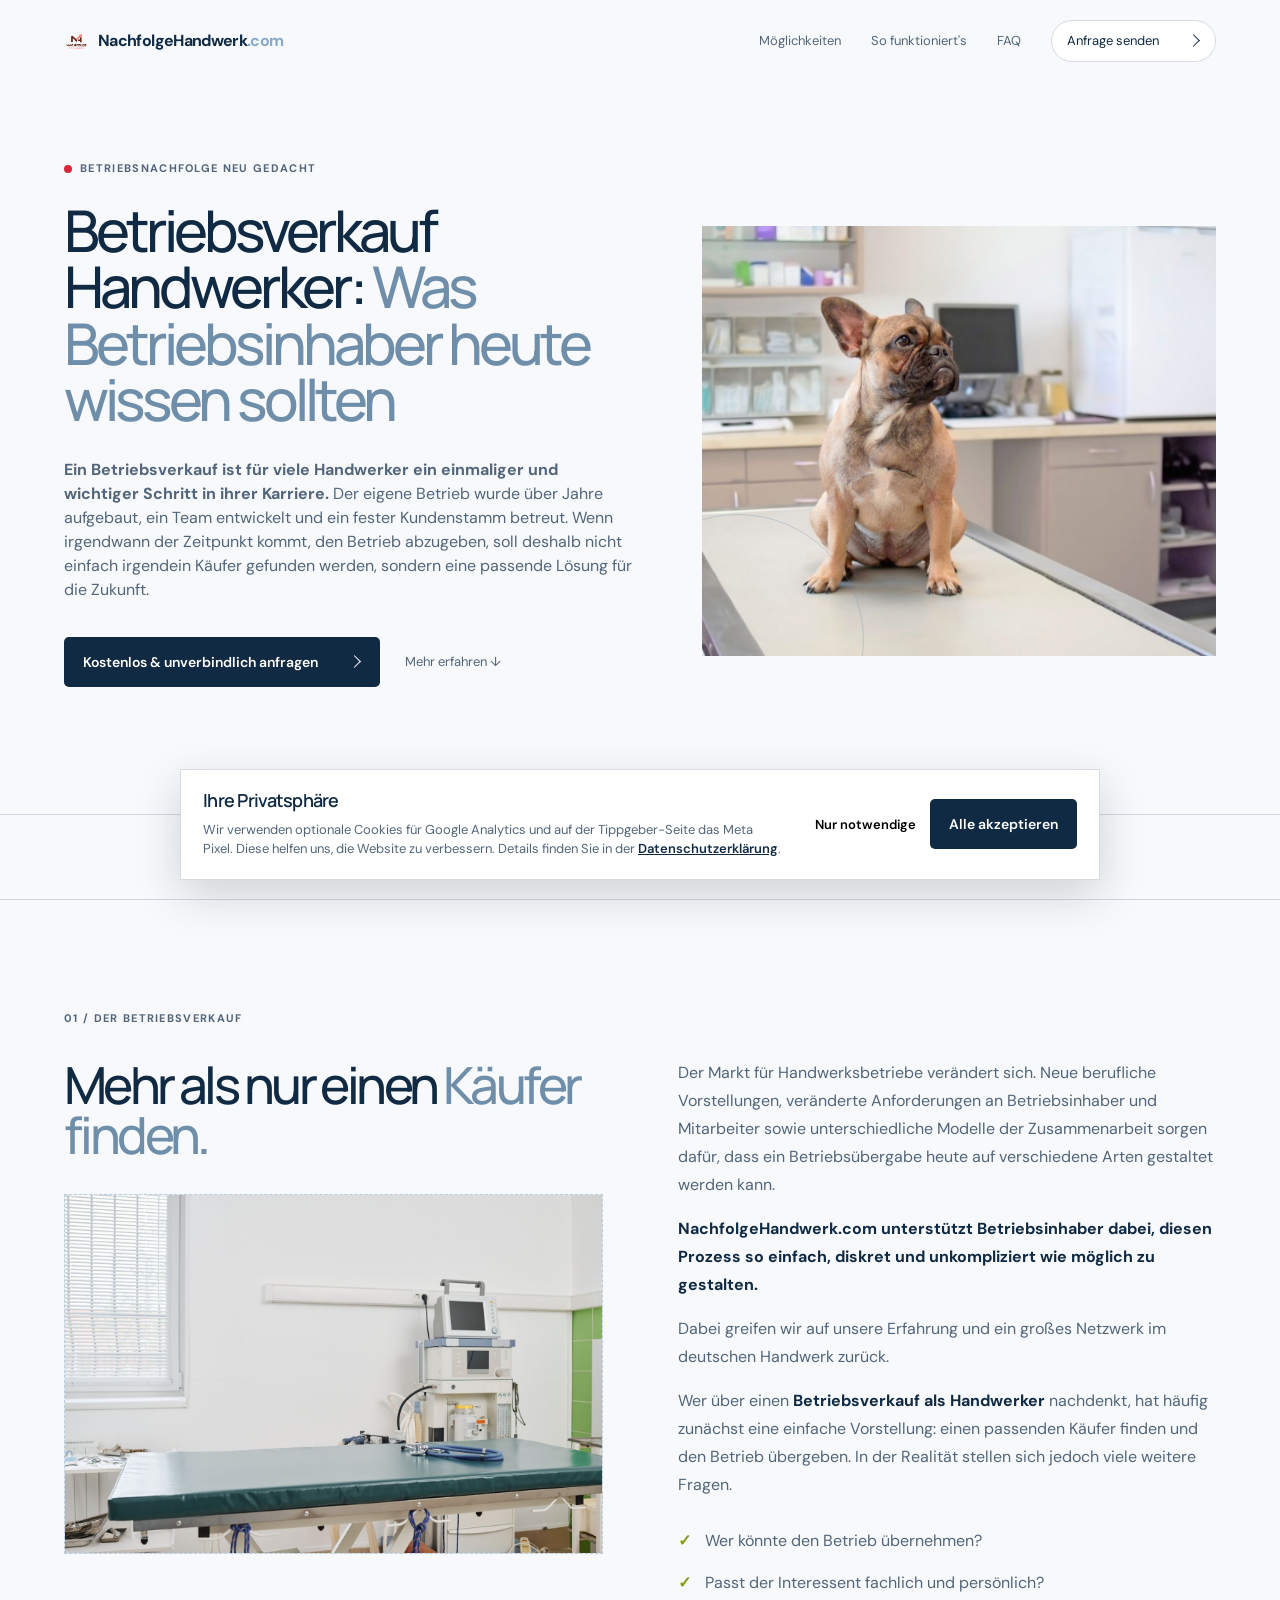
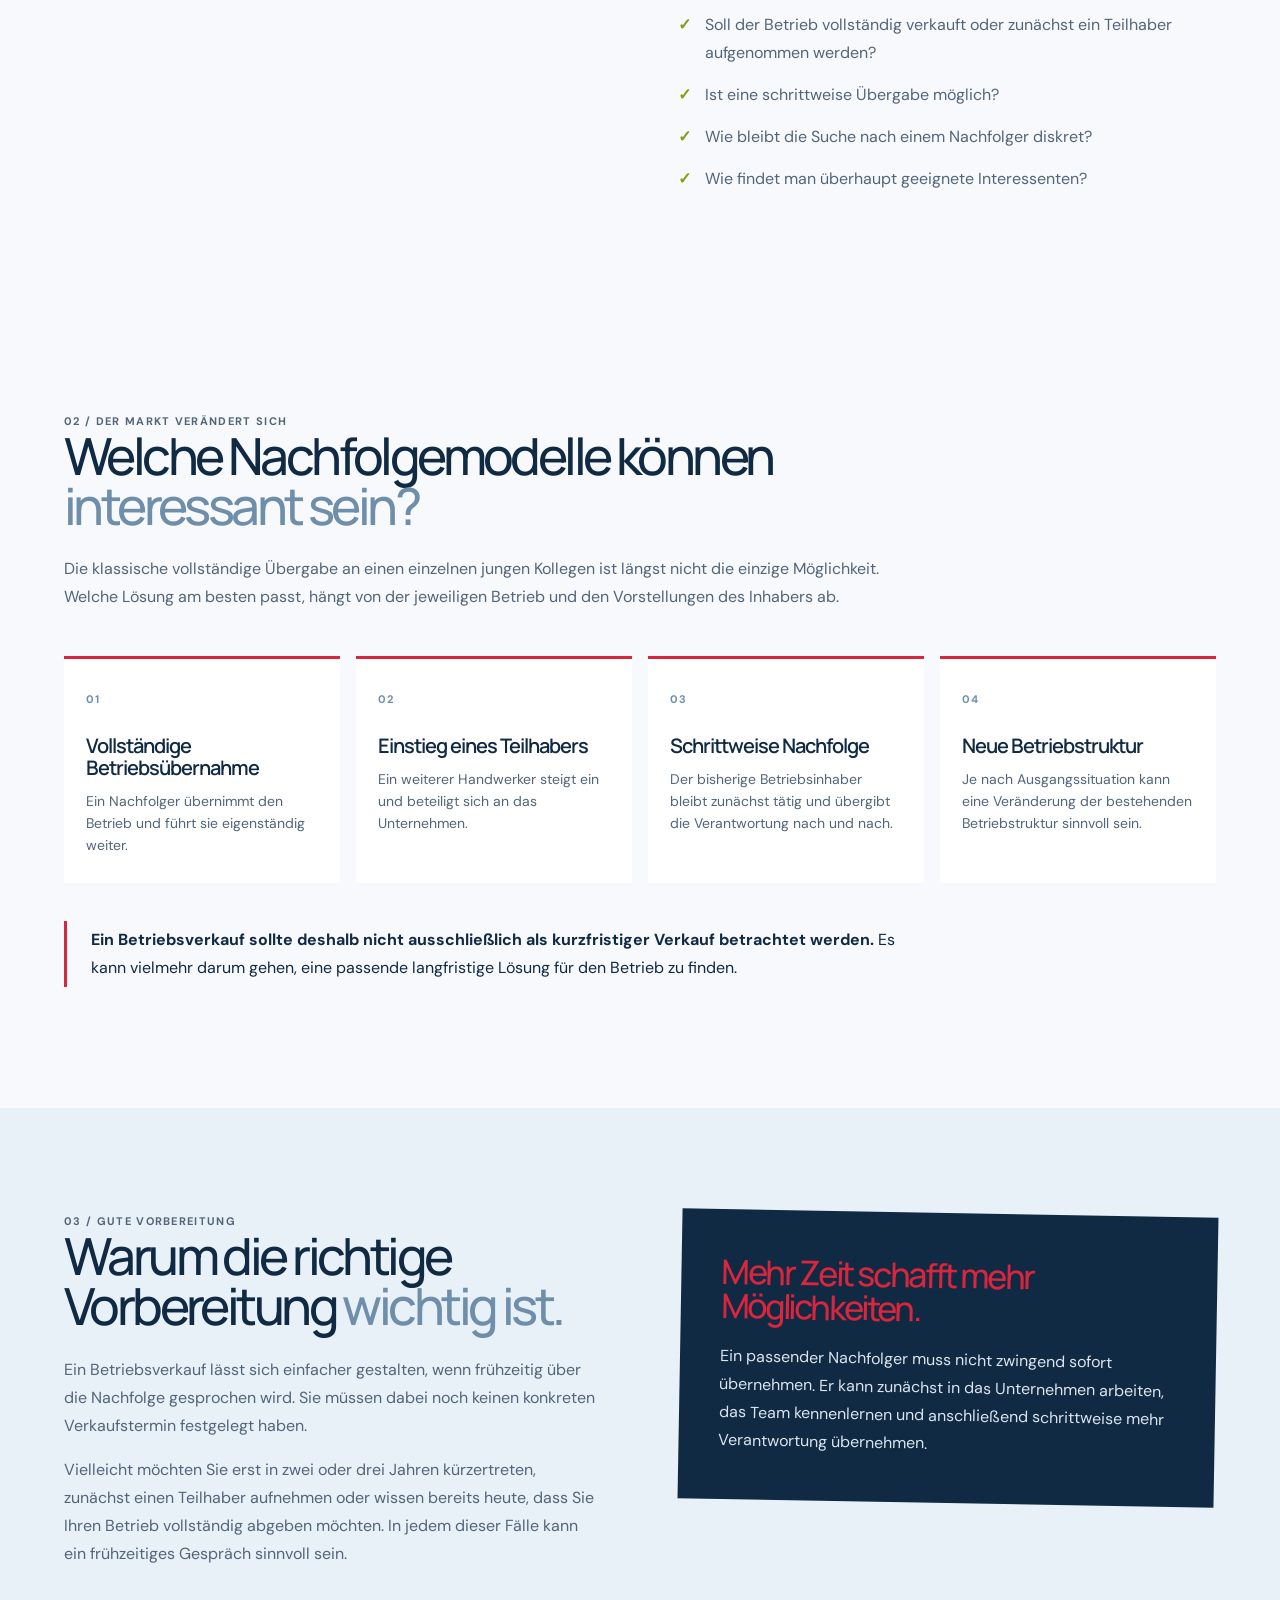
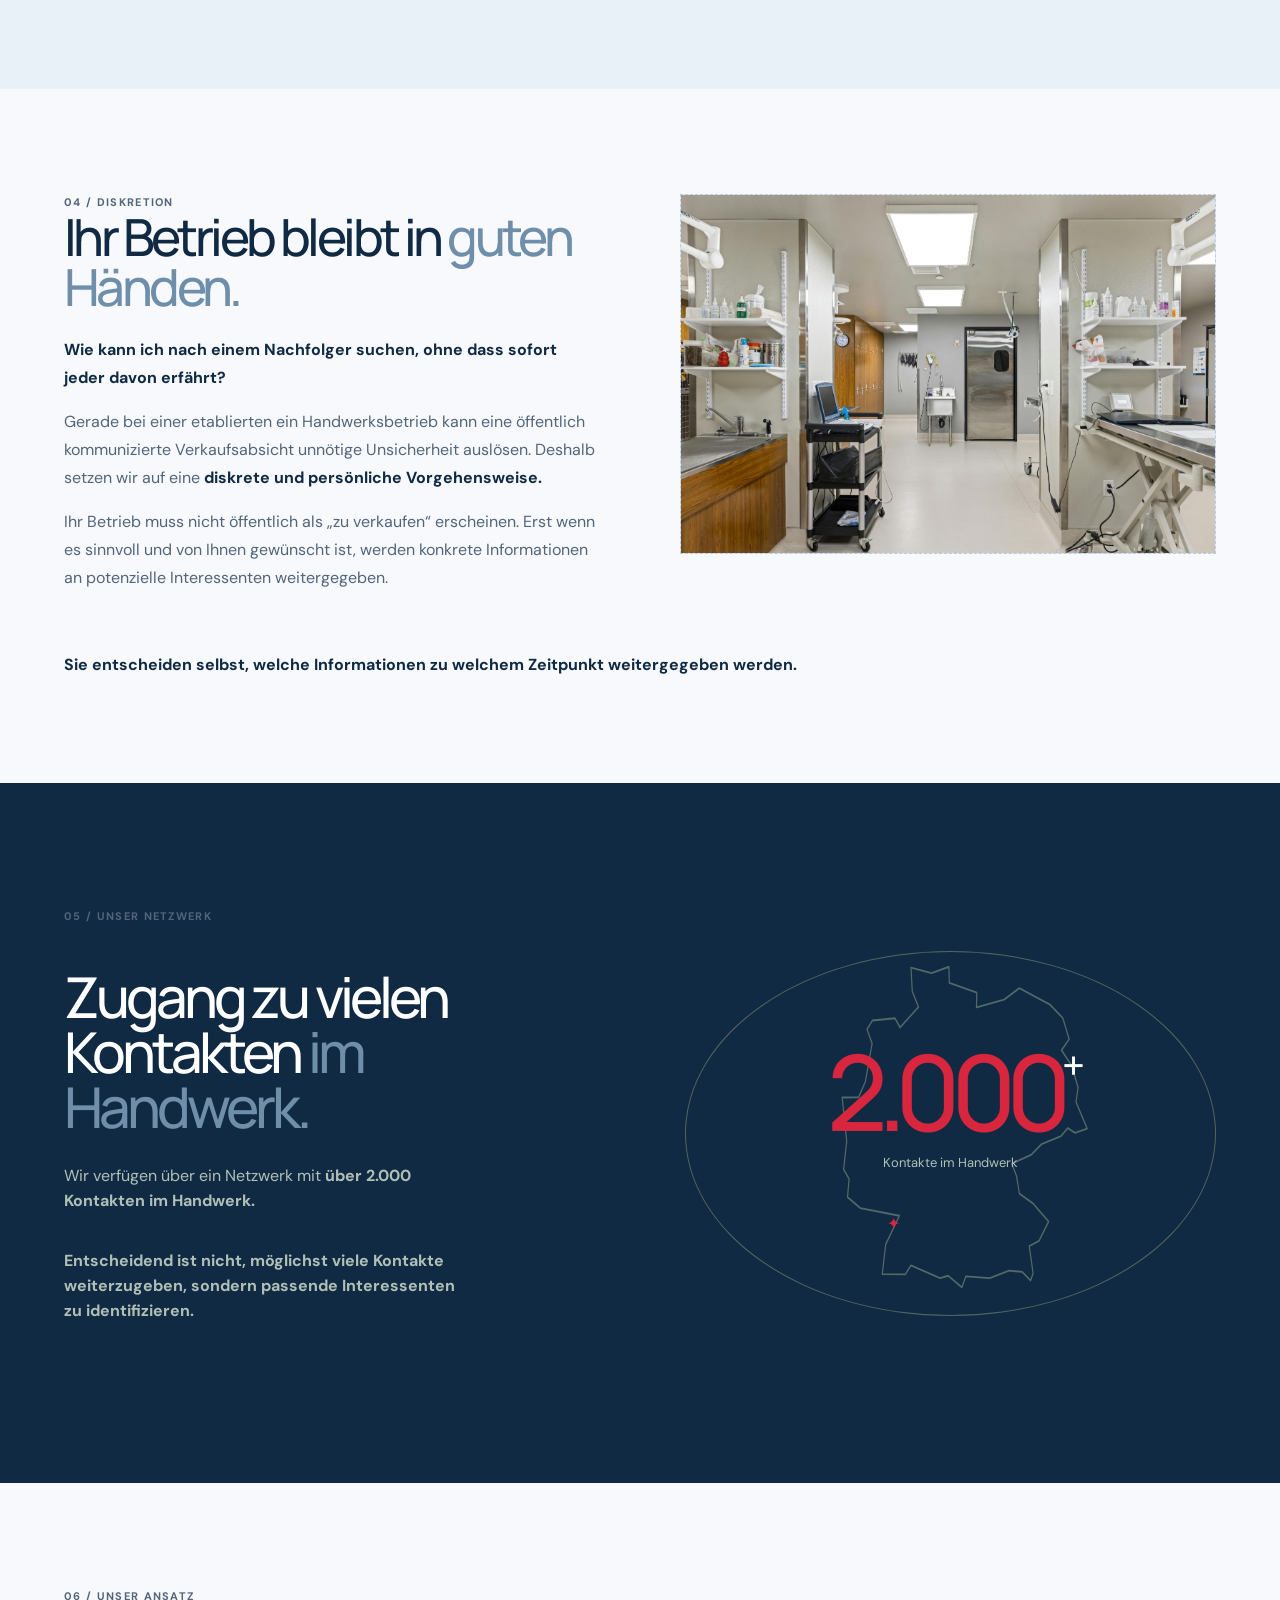
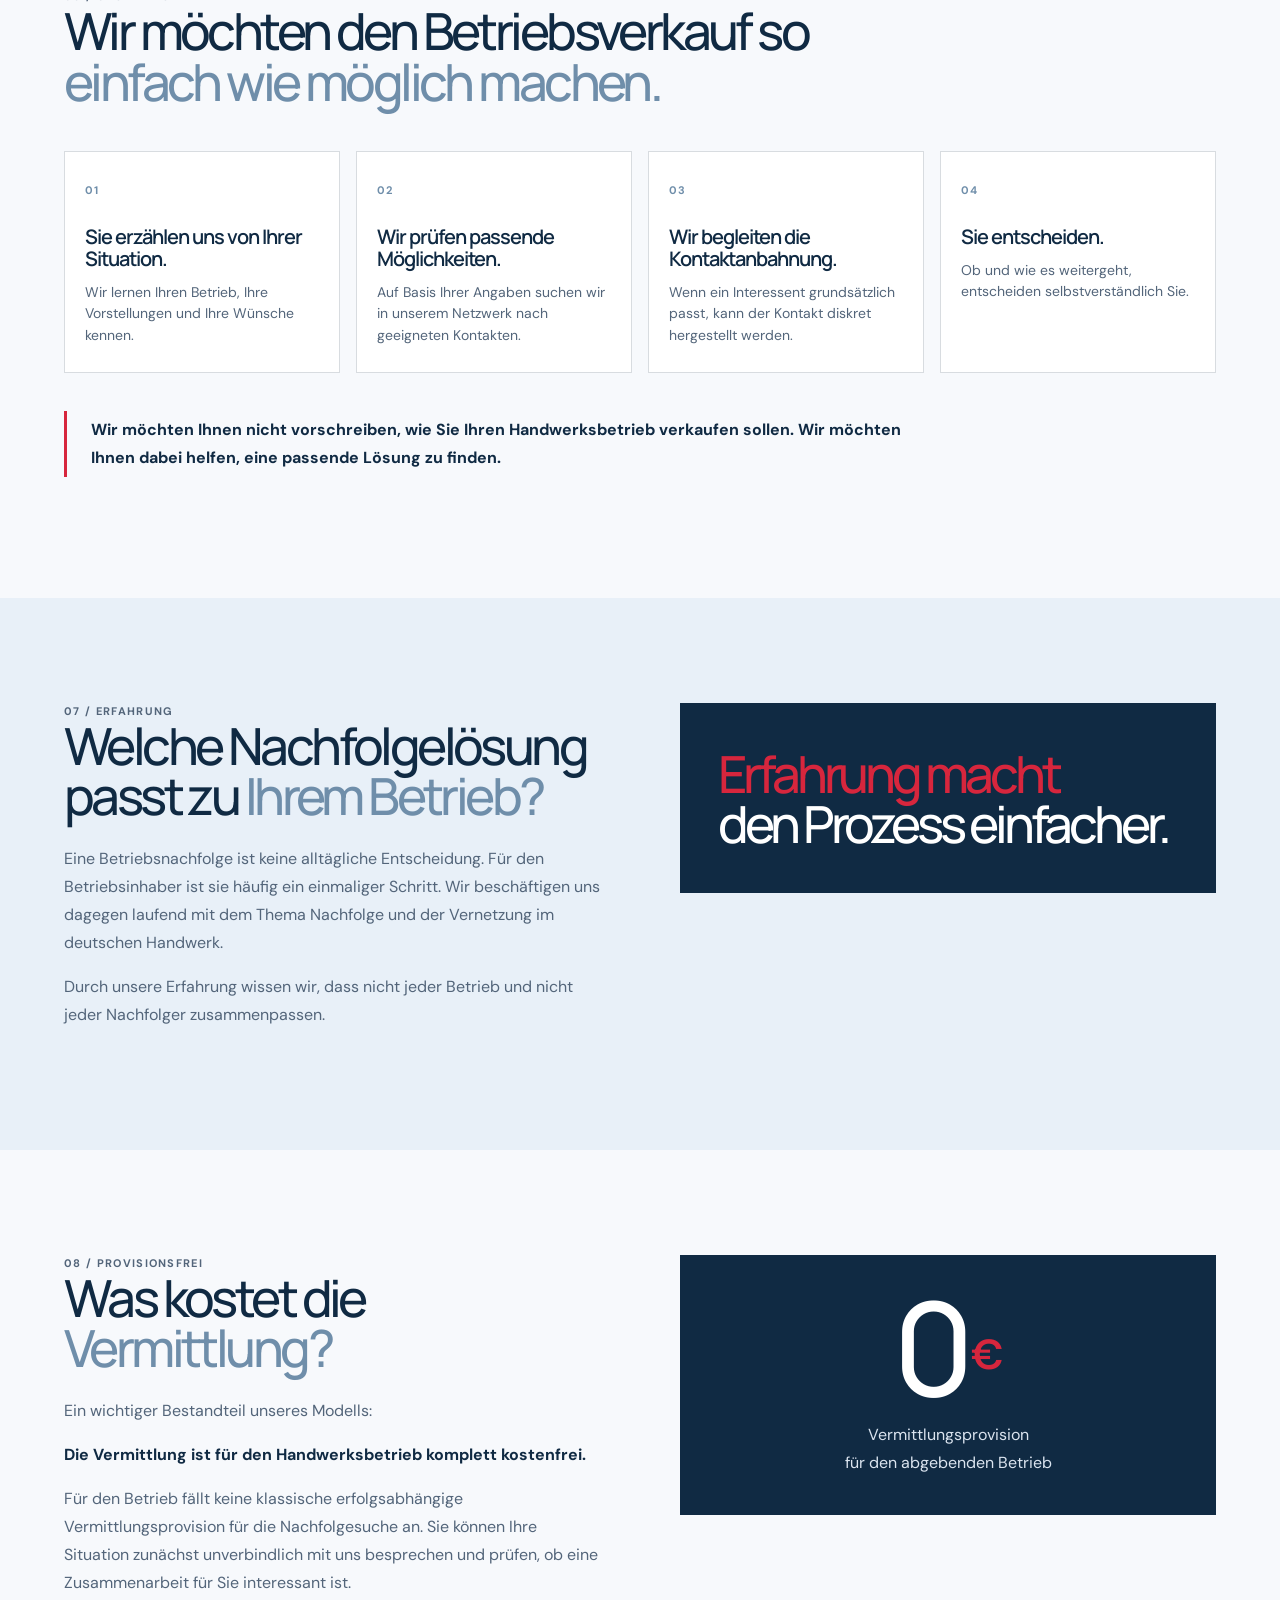
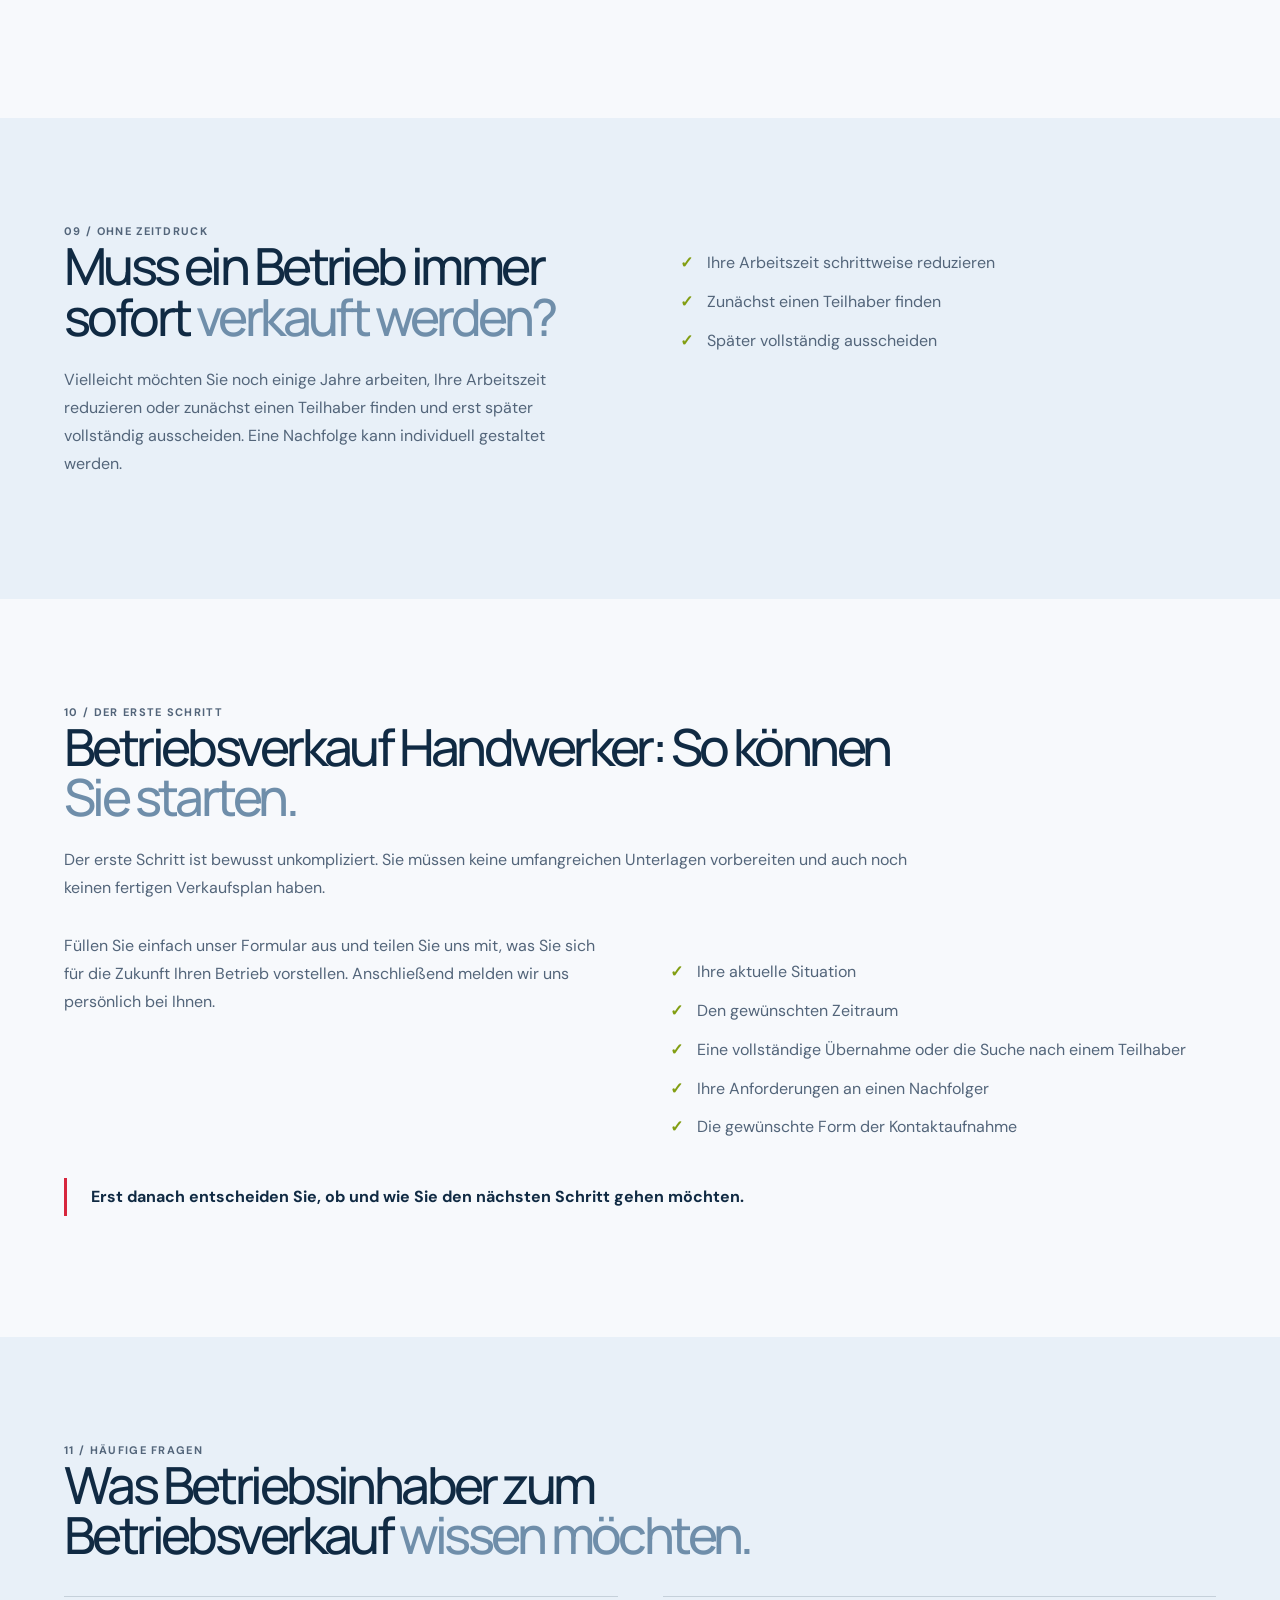
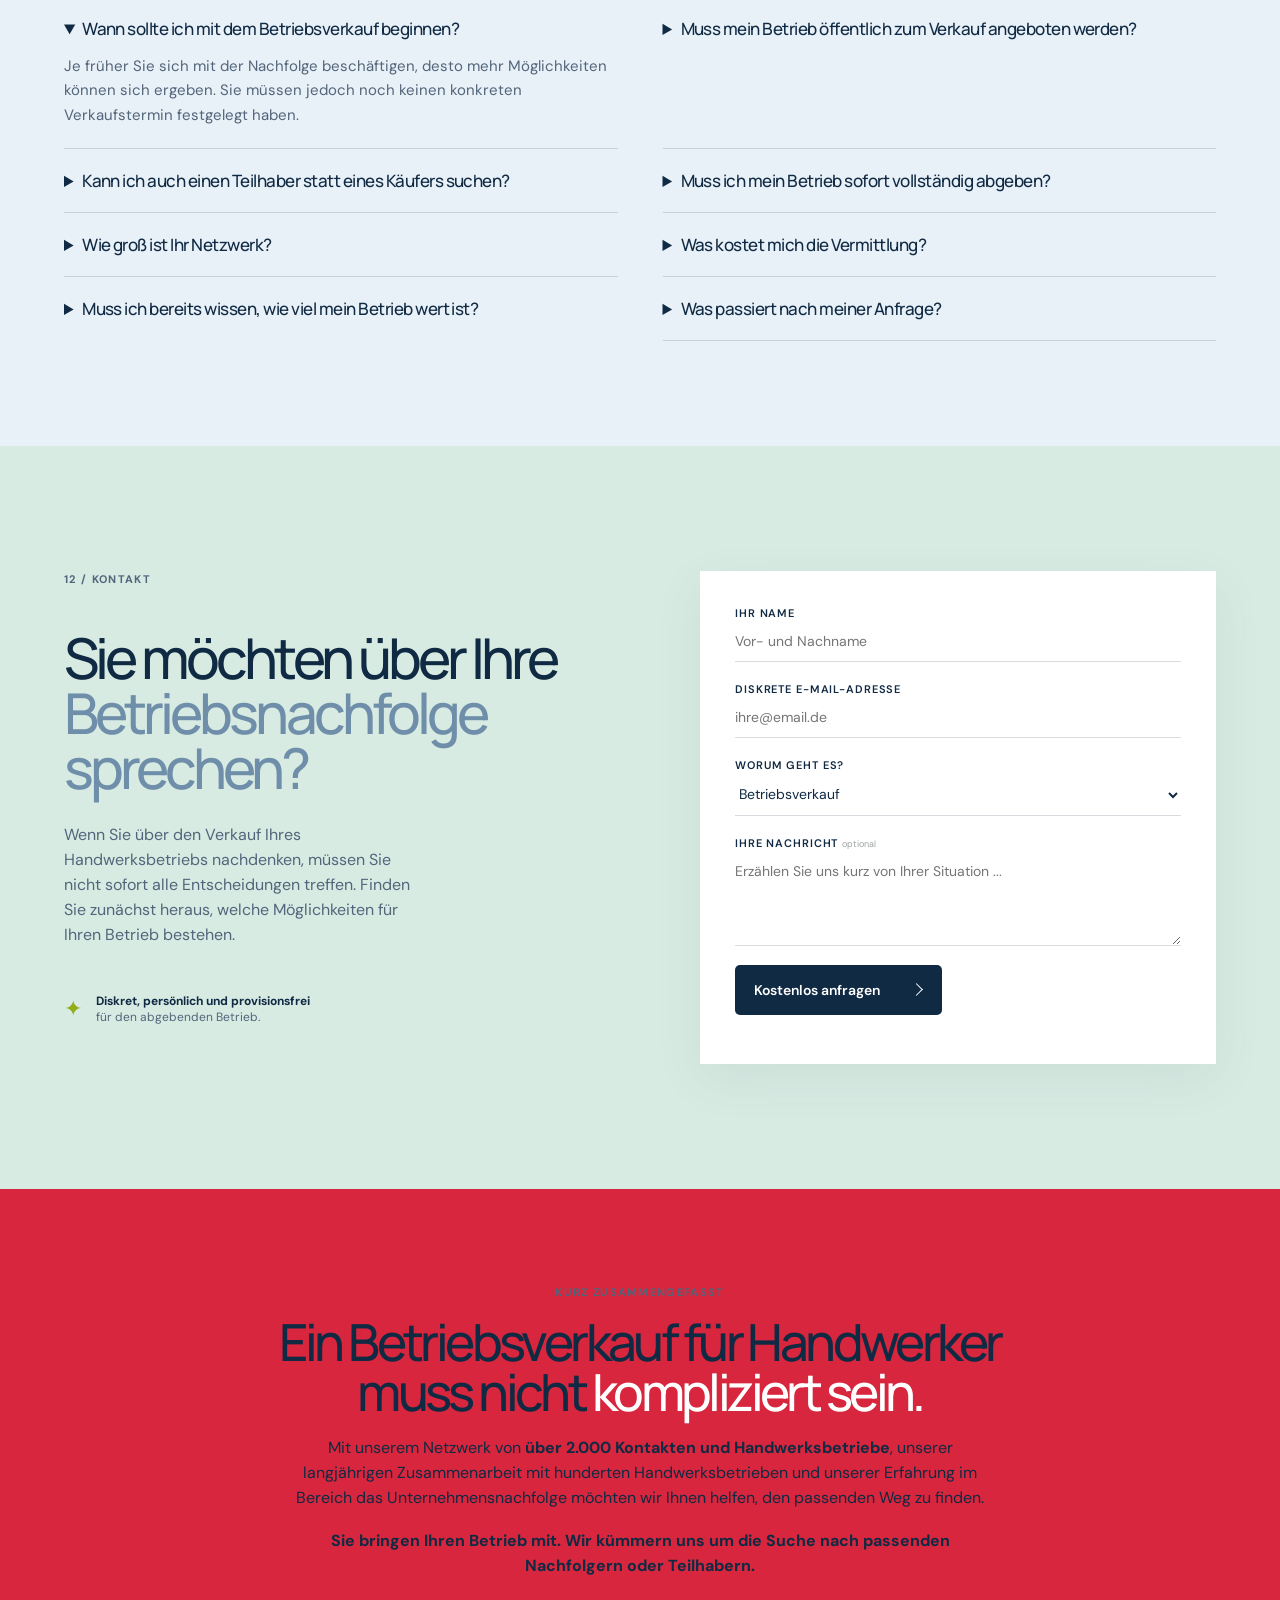
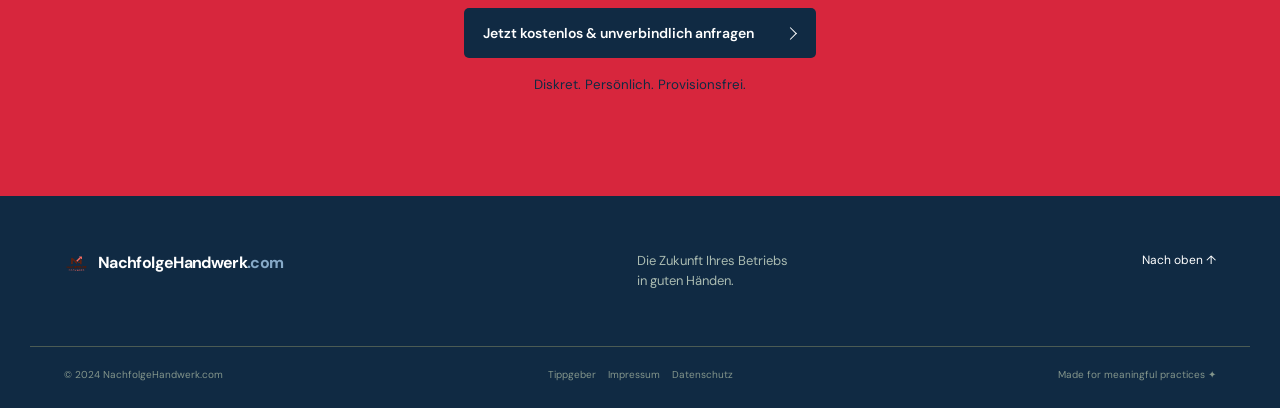
==== commit 492328b0: "Use new NachfolgeHandwerk logo" ====
--- a/betriebsverkauf/index.html
+++ b/betriebsverkauf/index.html
@@ -3,8 +3,8 @@
   <head>
     <meta charset="UTF-8" />
     <meta name="viewport" content="width=device-width, initial-scale=1.0" />
-    <link rel="icon" type="image/svg+xml" href="../assets/logo-nachfolgehandwerk.svg" />
-    <link rel="apple-touch-icon" href="../assets/logo-nachfolgehandwerk.svg" />
+    <link rel="icon" type="image/png" href="../assets/logo nachfolgehandwerk.com.png" />
+    <link rel="apple-touch-icon" href="../assets/logo nachfolgehandwerk.com.png" />
     <title>Betriebsverkauf Handwerker: Betriebsnachfolge diskret gestalten | NachfolgeHandwerk.com</title>
     <meta name="description" content="Betriebsverkauf für Handwerker: NachfolgeHandwerk.com unterstützt Betriebsinhaber diskret, persönlich und provisionsfrei bei der Suche nach Nachfolgern oder Teilhabern." />
     <link rel="preconnect" href="https://fonts.googleapis.com" />
@@ -14,7 +14,7 @@
   </head>
   <body class="sale-page">
     <header class="site-header">
-      <a class="logo" href="../index.html#top" aria-label="NachfolgeHandwerk.com Startseite"><span class="logo-mark">✦</span><span>NachfolgeHandwerk<span class="logo-dot">.com</span></span></a>
+      <a class="logo" href="../index.html#top" aria-label="NachfolgeHandwerk.com Startseite"><img class="logo-image" src="../assets/logo nachfolgehandwerk.com.png" alt="" /><span>NachfolgeHandwerk<span class="logo-dot">.com</span></span></a>
       <button class="menu-toggle" aria-label="Menü öffnen" aria-expanded="false"><span></span><span></span></button>
       <nav class="main-nav">
         <a href="#modelle">Möglichkeiten</a><a href="#ablauf">So funktioniert's</a><a href="#faq">FAQ</a>
@@ -66,7 +66,7 @@
 
       <section class="sale-final"><div class="section-shell"><div class="section-kicker">Kurz zusammengefasst</div><h2>Ein Betriebsverkauf für Handwerker muss nicht <em>kompliziert sein.</em></h2><p>Mit unserem Netzwerk von <strong>über 2.000 Kontakten und Handwerksbetriebe</strong>, unserer langjährigen Zusammenarbeit mit hunderten Handwerksbetrieben und unserer Erfahrung im Bereich das Unternehmensnachfolge möchten wir Ihnen helfen, den passenden Weg zu finden.</p><p><strong>Sie bringen Ihren Betrieb mit. Wir kümmern uns um die Suche nach passenden Nachfolgern oder Teilhabern.</strong></p><a class="button button-dark" href="#kontakt">Jetzt kostenlos &amp; unverbindlich anfragen <span class="button-arrow" aria-hidden="true"></span></a><small>Diskret. Persönlich. Provisionsfrei.</small></div></section>
     </main>
-    <footer class="site-footer"><div class="section-shell footer-top"><a class="logo" href="../index.html#top"><span class="logo-mark">✦</span><span>NachfolgeHandwerk<span class="logo-dot">.com</span></span></a><p>Die Zukunft Ihres Betriebs<br />in guten Händen.</p><a class="back-top" href="#top">Nach oben ↑</a></div><div class="section-shell footer-bottom"><span>© 2024 NachfolgeHandwerk.com</span><span><a href="../tippgeber">Tippgeber</a> &nbsp;&nbsp; <a href="../impressum.html">Impressum</a> &nbsp;&nbsp; <a href="../datenschutz.html">Datenschutz</a></span><span>Made for meaningful practices ✦</span></div></footer>
+    <footer class="site-footer"><div class="section-shell footer-top"><a class="logo" href="../index.html#top"><img class="logo-image" src="../assets/logo nachfolgehandwerk.com.png" alt="" /><span>NachfolgeHandwerk<span class="logo-dot">.com</span></span></a><p>Die Zukunft Ihres Betriebs<br />in guten Händen.</p><a class="back-top" href="#top">Nach oben ↑</a></div><div class="section-shell footer-bottom"><span>© 2024 NachfolgeHandwerk.com</span><span><a href="../tippgeber">Tippgeber</a> &nbsp;&nbsp; <a href="../impressum.html">Impressum</a> &nbsp;&nbsp; <a href="../datenschutz.html">Datenschutz</a></span><span>Made for meaningful practices ✦</span></div></footer>
     <script src="../script.js"></script>
   </body>
 </html>
--- a/styles.css
+++ b/styles.css
@@ -395,3 +395,12 @@
   background:#104574;
   color:#fff;
 }
+
+.logo-image{
+  width:25px;
+  height:25px;
+  flex:0 0 25px;
+  display:block;
+  border-radius:50%;
+  object-fit:cover;
+}
